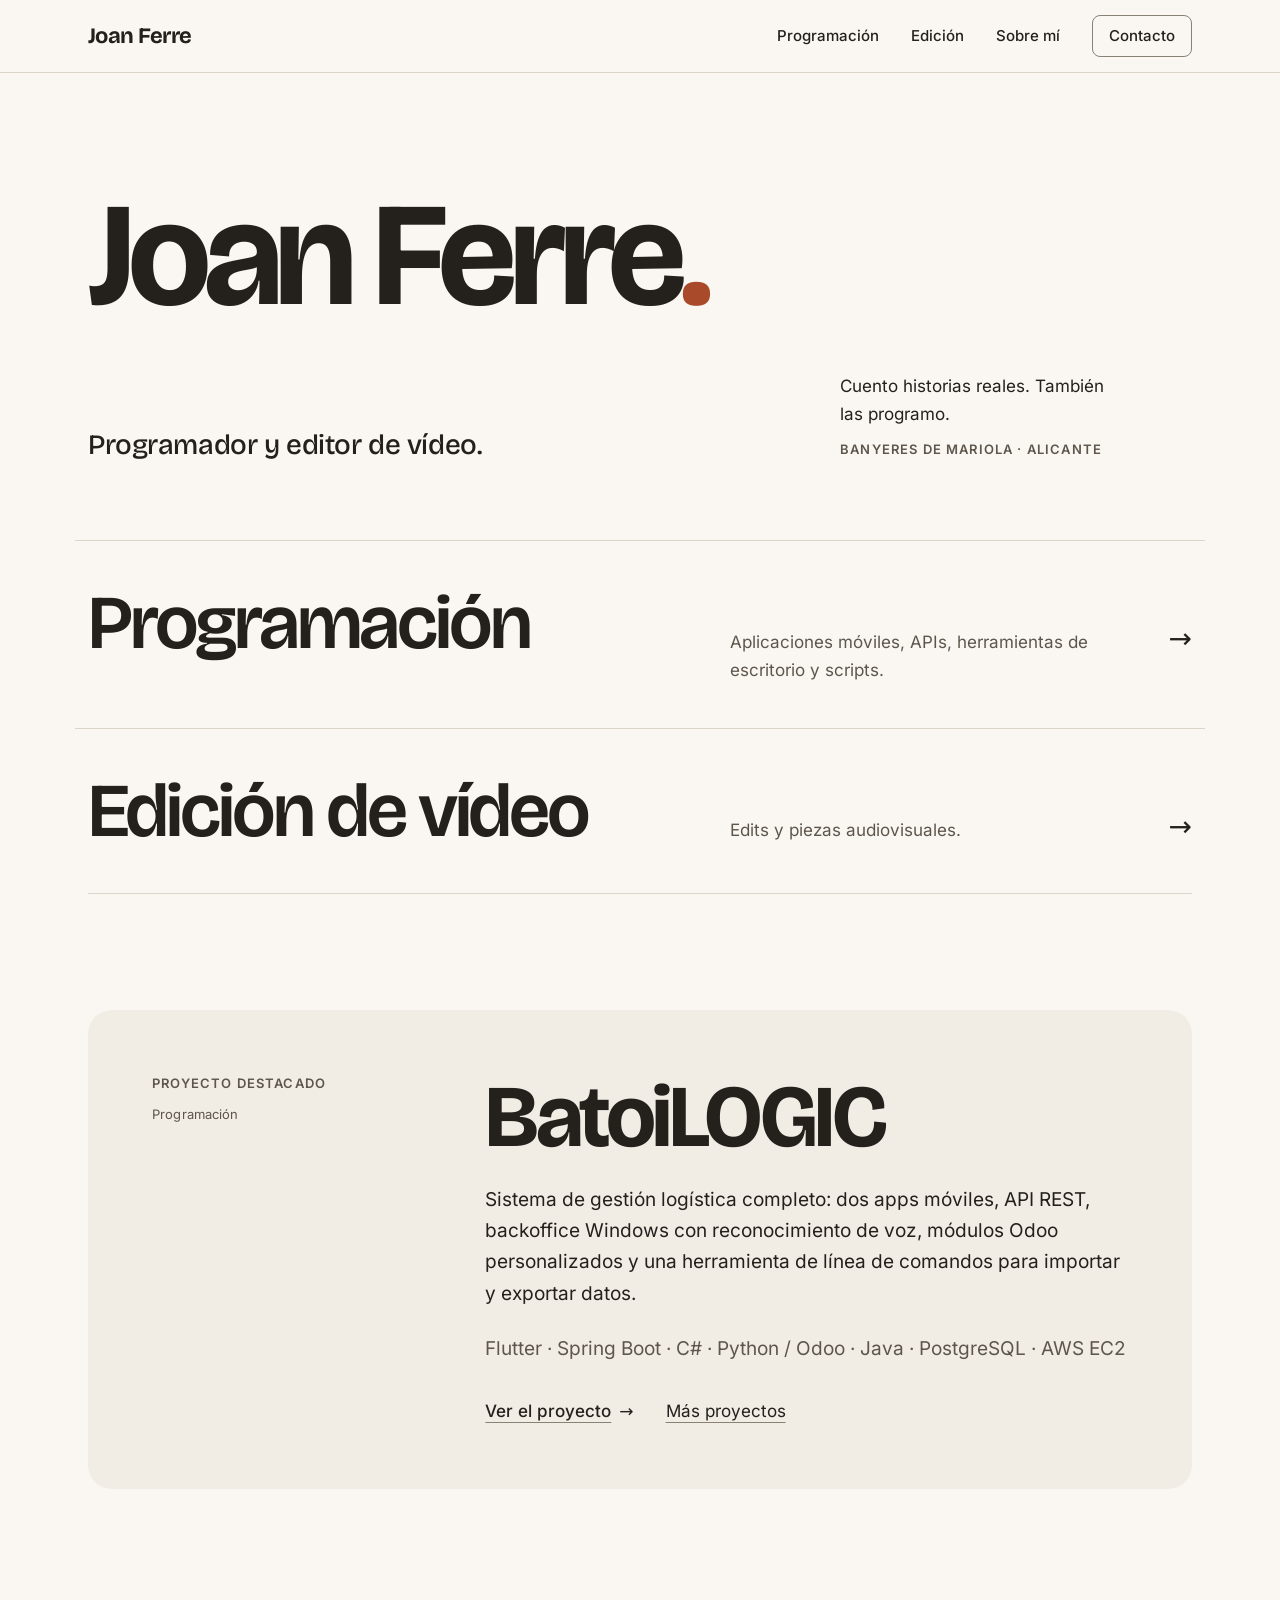
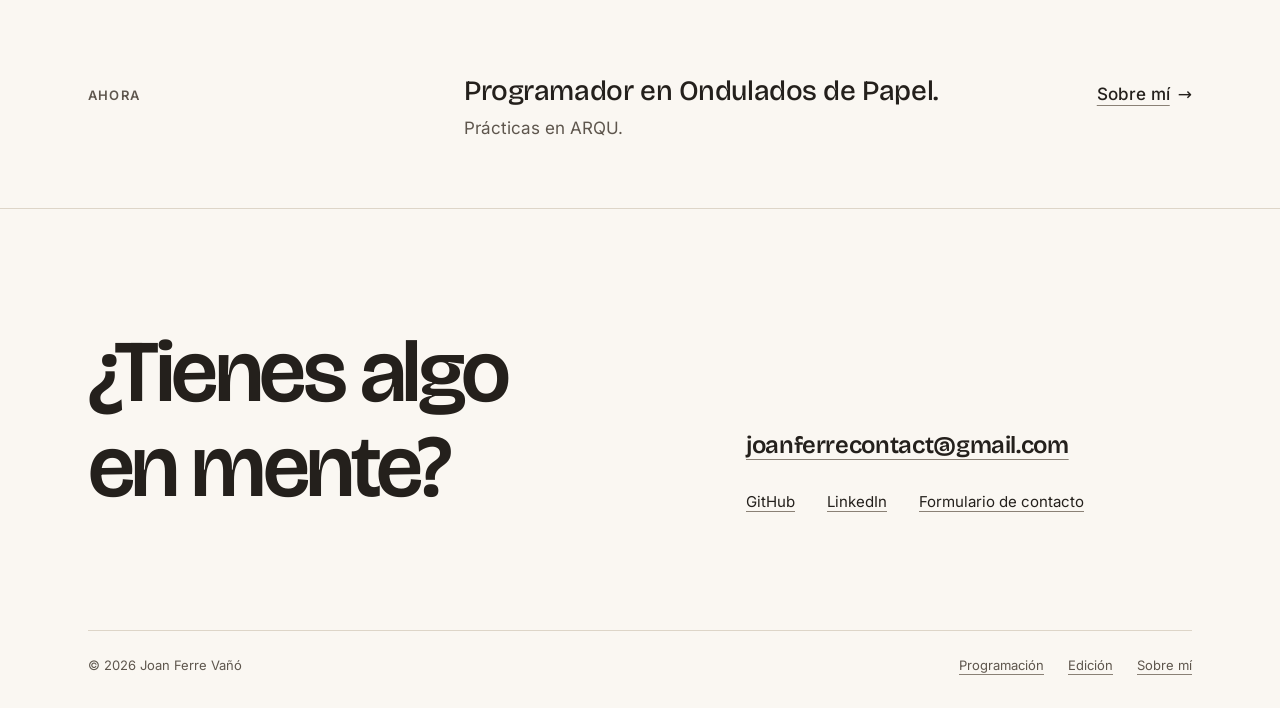
==== index.html @ da7cdb48 "Rediseño del portfolio con estilo Marfil" ====
<!DOCTYPE html>
<html lang="es">

<head>
  <meta charset="UTF-8" />
  <meta name="viewport" content="width=device-width, initial-scale=1" />
  <title>Joan Ferre — Programador y editor de vídeo</title>
  <meta name="description" content="Joan Ferre Vañó. Programador y editor de vídeo. Banyeres de Mariola, Alicante (España)." />
  <meta name="theme-color" content="#FAF7F2" />
  <link rel="icon" type="image/x-icon" href="images/favicon/favicon.ico" />
  <link rel="icon" type="image/png" sizes="32x32" href="images/favicon/favicon-32x32.png" />
  <link rel="icon" type="image/png" sizes="16x16" href="images/favicon/favicon-16x16.png" />
  <link rel="apple-touch-icon" href="images/favicon/apple-touch-icon.png" />
  <link rel="preload" href="fonts/bricolage-latin.woff2" as="font" type="font/woff2" crossorigin />
  <link rel="stylesheet" href="css/marfil.css" />
  <script>
    document.documentElement.classList.add('js');
    setTimeout(function () {
      if (!document.documentElement.getAttribute('data-ready')) document.documentElement.classList.add('reveal-fallback');
    }, 3000);
  </script>
</head>

<body>
  <a class="skip-link" href="#contenido">Saltar al contenido</a>

  <header class="site-header">
    <div class="wrap site-header__inner">
      <a class="wordmark" href="index.html" aria-label="Joan Ferre, inicio">Joan Ferre</a>
      <nav class="nav" aria-label="Principal">
        <a href="dev.html">Programación</a>
        <a href="video.html">Edición</a>
        <a href="about.html">Sobre mí</a>
        <a href="contact.html" class="nav__contact">Contacto</a>
      </nav>
    </div>
  </header>

  <main id="contenido">

    <!-- ── PRESENTACIÓN ─────────────────────────────────────── -->
    <section class="hero">
      <div class="wrap">
        <h1 class="hero__title rise">Joan Ferre<span class="dot">.</span></h1>
        <div class="hero__grid">
          <p class="lead hero__role rise rise--2">Programador y editor de vídeo.</p>
          <div class="hero__aside rise rise--3">
            <p>Cuento historias reales. También las programo.</p>
            <p class="eyebrow">Banyeres de Mariola · Alicante</p>
          </div>
        </div>
      </div>
    </section>

    <!-- ── ACCESO A LAS DOS ÁREAS ───────────────────────────── -->
    <section aria-label="Áreas de trabajo">
      <div class="wrap">
        <div class="areas reveal">
          <a class="area" href="dev.html">
            <span class="area__name">Programación</span>
            <span class="area__desc">Aplicaciones móviles, APIs, herramientas de escritorio y scripts.</span>
            <span class="area__arrow" aria-hidden="true">→</span>
          </a>
          <a class="area" href="video.html">
            <span class="area__name">Edición de vídeo</span>
            <span class="area__desc">Edits y piezas audiovisuales.</span>
            <span class="area__arrow" aria-hidden="true">→</span>
          </a>
        </div>
      </div>
    </section>

    <!-- ── MUESTRA DE TRABAJO ───────────────────────────────────
         Hoy solo hay material incorporado de Programación.
         Cuando exista la primera pieza de Edición, añadir aquí un
         segundo destacado con el componente .piece (ver video.html). -->
    <section class="section">
      <div class="wrap">
        <article class="feature reveal">
          <div class="feature__side">
            <span class="eyebrow">Proyecto destacado</span>
            <span class="meta">Programación</span>
          </div>
          <div class="feature__main">
            <h2>BatoiLOGIC</h2>
            <p>Sistema de gestión logística completo: dos apps móviles, API REST, backoffice Windows con reconocimiento de voz, módulos Odoo personalizados y una herramienta de línea de comandos para importar y exportar datos.</p>
            <p class="feature__stack">Flutter · Spring Boot · C# · Python / Odoo · Java · PostgreSQL · AWS EC2</p>
            <div class="feature__actions">
              <a class="link-arrow" href="batoilogic.html"><span>Ver el proyecto</span><span class="arrow" aria-hidden="true">→</span></a>
              <a class="link" href="dev.html">Más proyectos</a>
            </div>
          </div>
        </article>
      </div>
    </section>

    <!-- ── CONTEXTO PROFESIONAL ─────────────────────────────── -->
    <section class="section--tight" aria-label="Contexto profesional">
      <div class="wrap">
        <div class="context reveal">
          <span class="eyebrow">Ahora</span>
          <p class="context__text">
            <span>Programador en Ondulados de Papel.</span>
            <span class="muted">Prácticas en ARQU.</span>
          </p>
          <a class="link-arrow" href="about.html"><span>Sobre mí</span><span class="arrow" aria-hidden="true">→</span></a>
        </div>
      </div>
    </section>

  </main>

  <footer class="site-footer">
    <div class="wrap">
      <div class="site-footer__top">
        <h2 class="site-footer__title">¿Tienes algo en mente?</h2>
        <div class="site-footer__contact">
          <a class="site-footer__mail" href="mailto:joanferrecontact@gmail.com">joanferrecontact@gmail.com</a>
          <ul class="site-footer__links">
            <li><a class="link" href="https://github.com/joanferrevano" target="_blank" rel="noopener">GitHub</a></li>
            <li><a class="link" href="https://www.linkedin.com/in/joan-ferre-va%C3%B1%C3%B3/" target="_blank" rel="noopener">LinkedIn</a></li>
            <li><a class="link" href="contact.html">Formulario de contacto</a></li>
          </ul>
        </div>
      </div>
      <div class="site-footer__bottom">
        <span>© <span data-year>2026</span> Joan Ferre Vañó</span>
        <nav aria-label="Pie">
          <a class="link" href="dev.html">Programación</a>
          <a class="link" href="video.html">Edición</a>
          <a class="link" href="about.html">Sobre mí</a>
        </nav>
      </div>
    </div>
  </footer>

  <script src="js/marfil.js"></script>
</body>

</html>
---- css/marfil.css ----
/* ══════════════════════════════════════════════════════════════
   marfil.css — Sistema visual «Marfil»
   Todo el diseño parte de los tokens de :root. Para cambiar
   colores, tipografía, espaciado o radios, edita solo esa sección.
   ══════════════════════════════════════════════════════════════ */

/* ── Fuentes (autoalojadas, licencia SIL OFL; ver /fonts) ──── */
@font-face {
  font-family: 'Bricolage Grotesque';
  src: url('../fonts/bricolage-latin-ext.woff2') format('woff2');
  font-weight: 500 800; font-style: normal; font-display: swap;
  unicode-range: U+0100-02BA, U+02BD-02C5, U+02C7-02CC, U+02CE-02D7, U+02DD-02FF, U+0304, U+0308, U+0329, U+1D00-1DBF, U+1E00-1E9F, U+1EF2-1EFF, U+2020, U+20A0-20AB, U+20AD-20C4, U+2113, U+2C60-2C7F, U+A720-A7FF;
}
@font-face {
  font-family: 'Bricolage Grotesque';
  src: url('../fonts/bricolage-latin.woff2') format('woff2');
  font-weight: 500 800; font-style: normal; font-display: swap;
  unicode-range: U+0000-00FF, U+0131, U+0152-0153, U+02BB-02BC, U+02C6, U+02DA, U+02DC, U+0304, U+0308, U+0329, U+2000-206F, U+20AC, U+2122, U+2191, U+2193, U+2212, U+2215, U+FEFF, U+FFFD;
}
@font-face {
  font-family: 'Inter';
  src: url('../fonts/inter-latin-ext.woff2') format('woff2');
  font-weight: 400 600; font-style: normal; font-display: swap;
  unicode-range: U+0100-02BA, U+02BD-02C5, U+02C7-02CC, U+02CE-02D7, U+02DD-02FF, U+0304, U+0308, U+0329, U+1D00-1DBF, U+1E00-1E9F, U+1EF2-1EFF, U+2020, U+20A0-20AB, U+20AD-20C4, U+2113, U+2C60-2C7F, U+A720-A7FF;
}
@font-face {
  font-family: 'Inter';
  src: url('../fonts/inter-latin.woff2') format('woff2');
  font-weight: 400 600; font-style: normal; font-display: swap;
  unicode-range: U+0000-00FF, U+0131, U+0152-0153, U+02BB-02BC, U+02C6, U+02DA, U+02DC, U+0304, U+0308, U+0329, U+2000-206F, U+20AC, U+2122, U+2191, U+2193, U+2212, U+2215, U+FEFF, U+FFFD;
}

/* ── Tokens ──────────────────────────────────────────────────── */
:root {
  /* Color */
  --ivory:        #FAF7F2;  /* fondo general */
  --bone:         #F1ECE4;  /* superficies: proyecto destacado, escenario de vídeo */
  --sand:         #E8E1D6;  /* hover de filas y superficies */
  --line:         #DDD5C8;  /* divisores decorativos */
  --line-strong:  #8A8176;  /* contornos de controles y subrayado de enlaces (≥3:1) */
  --charcoal:     #24201C;  /* texto principal, títulos, botón primario */
  --stone:        #5E564D;  /* texto secundario y metadatos */
  --clay:         #A94A2A;  /* único acento: foco, estado actual, hover de enlaces */
  --clay-deep:    #8C3B1F;  /* acento en hover */
  --error:        #B3261E;
  --ok:           #2F6B3F;

  /* Tipografía */
  --font-display: 'Bricolage Grotesque', 'Segoe UI Variable Display', 'Segoe UI', system-ui, sans-serif;
  --font-text:    'Inter', 'Segoe UI', system-ui, -apple-system, sans-serif;

  --fs-hero:  clamp(3.5rem, 11.5vw, 9.25rem);
  --fs-h1:    clamp(2.75rem, 7vw, 5.5rem);
  --fs-area:  clamp(2.25rem, 6vw, 4.75rem);
  --fs-h2:    clamp(1.75rem, 3.6vw, 2.75rem);
  --fs-h3:    clamp(1.25rem, 2vw, 1.5rem);
  --fs-lead:  clamp(1.25rem, 2.2vw, 1.75rem);
  --fs-body:  1.0625rem;
  --fs-small: 0.9375rem;
  --fs-meta:  0.8125rem;

  /* Espaciado (escala de 4 px) */
  --s-1: 0.25rem; --s-2: 0.5rem;  --s-3: 0.75rem; --s-4: 1rem;
  --s-5: 1.5rem;  --s-6: 2rem;    --s-7: 3rem;    --s-8: 4rem;
  --s-9: 6rem;    --s-10: 8rem;
  --section: clamp(4rem, 9vw, 8rem);   /* separación vertical entre secciones */

  /* Anchos */
  --w-page:   1200px;
  --w-text:   62ch;
  --gutter:   clamp(1.25rem, 4vw, 3rem);

  /* Radios */
  --r-s: 8px; --r-m: 12px; --r-l: 24px;

  /* Movimiento */
  --ease: cubic-bezier(0.22, 0.61, 0.36, 1);
  --dur:  220ms;
}

/* ── Reset y base ────────────────────────────────────────────── */
*, *::before, *::after { box-sizing: border-box; }
* { margin: 0; }
html { -webkit-text-size-adjust: 100%; scroll-padding-top: 5.5rem; }
body {
  background: var(--ivory);
  color: var(--charcoal);
  font-family: var(--font-text);
  font-size: var(--fs-body);
  line-height: 1.65;
  -webkit-font-smoothing: antialiased;
  text-rendering: optimizeLegibility;
  overflow-wrap: break-word;
}
img, svg, video { display: block; max-width: 100%; }
ul, ol { padding: 0; list-style: none; }
a { color: inherit; }
button, input, textarea { font: inherit; color: inherit; }
button { cursor: pointer; }
::selection { background: var(--clay); color: var(--ivory); }

:focus-visible {
  outline: 3px solid var(--clay);
  outline-offset: 3px;
  border-radius: 4px;
}

.wrap { width: 100%; max-width: var(--w-page); margin-inline: auto; padding-inline: var(--gutter); }
.section { padding-block: var(--section); }
.section--tight { padding-block: calc(var(--section) * 0.6); }

.sr-only {
  position: absolute; width: 1px; height: 1px; overflow: hidden;
  clip: rect(0 0 0 0); white-space: nowrap;
}
.skip-link {
  position: absolute; left: var(--s-4); top: -4rem; z-index: 100;
  background: var(--charcoal); color: var(--ivory);
  padding: var(--s-3) var(--s-4); border-radius: var(--r-s); text-decoration: none;
}
.skip-link:focus { top: var(--s-4); }

/* ── Tipografía ──────────────────────────────────────────────── */
h1, h2, h3 {
  font-family: var(--font-display);
  font-optical-sizing: auto;
  color: var(--charcoal);
  text-wrap: balance;
}
h1 { font-size: var(--fs-h1); font-weight: 700; line-height: 0.98; letter-spacing: -0.035em; }
h2 { font-size: var(--fs-h2); font-weight: 600; line-height: 1.08; letter-spacing: -0.025em; }
h3 { font-size: var(--fs-h3); font-weight: 600; line-height: 1.2;  letter-spacing: -0.015em; }
p  { max-width: var(--w-text); text-wrap: pretty; }
.lead { font-family: var(--font-display); font-size: var(--fs-lead); font-weight: 500; line-height: 1.3; letter-spacing: -0.015em; max-width: 34ch; }
.muted { color: var(--stone); }
.eyebrow {
  font-family: var(--font-text); line-height: 1.4;
  font-size: var(--fs-meta); font-weight: 600; letter-spacing: 0.09em;
  text-transform: uppercase; color: var(--stone);
}
.meta { font-size: var(--fs-meta); color: var(--stone); letter-spacing: 0.01em; }
.dot { color: var(--clay); }

/* ── Enlaces y botones ───────────────────────────────────────── */
.link {
  text-decoration: underline; text-decoration-color: var(--line-strong);
  text-decoration-thickness: 1px; text-underline-offset: 0.28em;
  transition: text-decoration-color var(--dur), color var(--dur);
}
.link:hover { color: var(--clay-deep); text-decoration-color: var(--clay); }

.link-arrow {
  display: inline-flex; align-items: center; gap: var(--s-2);
  font-weight: 500; text-decoration: none;
}
.link-arrow span:first-child {
  text-decoration: underline; text-decoration-color: var(--line-strong);
  text-decoration-thickness: 1px; text-underline-offset: 0.28em;
  transition: text-decoration-color var(--dur);
}
.link-arrow:hover span:first-child { text-decoration-color: var(--clay); }
.link-arrow .arrow { transition: transform var(--dur) var(--ease); }
.link-arrow:hover .arrow { transform: translateX(4px); }

.btn {
  display: inline-flex; align-items: center; justify-content: center; gap: var(--s-2);
  min-height: 3rem; padding: 0.75rem 1.5rem;
  background: var(--charcoal); color: var(--ivory);
  border: 1px solid var(--charcoal); border-radius: var(--r-m);
  font-weight: 500; text-decoration: none;
  transition: background-color var(--dur), border-color var(--dur), color var(--dur);
}
.btn:hover { background: var(--clay-deep); border-color: var(--clay-deep); }
.btn[disabled] { opacity: 0.55; cursor: not-allowed; }
.btn--outline { background: transparent; color: var(--charcoal); border-color: var(--line-strong); }
.btn--outline:hover { background: var(--sand); border-color: var(--charcoal); }

/* ── Cabecera ────────────────────────────────────────────────── */
.site-header {
  position: sticky; top: 0; z-index: 50;
  background: var(--ivory);
  border-bottom: 1px solid var(--line);
}
.site-header__inner {
  display: flex; align-items: center; justify-content: space-between;
  gap: var(--s-5); min-height: 4.5rem;
}
.wordmark {
  font-family: var(--font-display); font-weight: 700; font-size: 1.375rem;
  letter-spacing: -0.03em; text-decoration: none;
}
.nav { display: flex; align-items: center; gap: var(--s-6); }
.nav a {
  position: relative; text-decoration: none; font-size: var(--fs-small); font-weight: 500;
  padding-block: var(--s-2);
}
/* indicador de sección actual: línea de acento que crece desde la izquierda */
.nav a:not(.nav__contact)::after {
  content: ''; position: absolute; left: 0; right: 0; bottom: 0; height: 2px;
  background: var(--clay); transform: scaleX(0); transform-origin: left;
  transition: transform var(--dur) var(--ease);
}
.nav a:not(.nav__contact):hover::after,
.nav a[aria-current]:not(.nav__contact)::after { transform: scaleX(1); }
.nav__contact {
  padding: 0.5rem 1rem; border: 1px solid var(--line-strong); border-radius: var(--r-s);
  transition: background-color var(--dur), border-color var(--dur);
}
.nav__contact:hover { background: var(--sand); border-color: var(--charcoal); }
.nav__contact[aria-current] { background: var(--charcoal); color: var(--ivory); border-color: var(--charcoal); }

/* ── Entradas de página ──────────────────────────────────────── */
.hero { padding-top: clamp(3.5rem, 9vw, 7.5rem); padding-bottom: clamp(3rem, 6vw, 5rem); }
.hero__title { font-size: var(--fs-hero); font-weight: 700; line-height: 0.92; letter-spacing: -0.045em; }
.hero__grid {
  display: grid; grid-template-columns: repeat(12, minmax(0, 1fr));
  column-gap: var(--s-5); row-gap: var(--s-5); margin-top: clamp(1.5rem, 4vw, 3rem);
  align-items: end;
}
.hero__role { grid-column: 1 / span 7; }
.hero__aside { grid-column: 9 / span 4; display: grid; gap: var(--s-3); padding-bottom: 0.35rem; }

.page-head { padding-top: clamp(3rem, 8vw, 6.5rem); padding-bottom: clamp(2.5rem, 5vw, 4rem); }
.page-head .eyebrow { display: block; margin-bottom: var(--s-5); }
.page-head h1 { max-width: 14ch; }
.page-head .lead { margin-top: var(--s-6); }

.section-head { display: flex; align-items: baseline; justify-content: space-between; gap: var(--s-5); margin-bottom: var(--s-7); }

/* ── Filas de área (portada y puentes) ───────────────────────── */
.areas { border-bottom: 1px solid var(--line); }
.area {
  display: grid; grid-template-columns: minmax(0, 6fr) minmax(0, 4fr) auto;
  align-items: baseline; gap: var(--s-6);
  padding: clamp(1.75rem, 3.5vw, 2.75rem) clamp(0px, 1vw, 1rem);
  margin-inline: calc(clamp(0px, 1vw, 1rem) * -1);
  border-top: 1px solid var(--line);
  text-decoration: none;
  transition: background-color var(--dur) var(--ease);
}
.area:hover { background-color: var(--bone); }
.area__name {
  font-family: var(--font-display); font-size: var(--fs-area); font-weight: 600;
  line-height: 1; letter-spacing: -0.04em;
}
.area__desc { color: var(--stone); max-width: 34ch; }
.area__arrow { font-size: 1.75rem; line-height: 1; transition: transform var(--dur) var(--ease); }
.area:hover .area__arrow { transform: translateX(8px); }

/* ── Proyecto destacado ──────────────────────────────────────── */
.feature {
  display: grid; grid-template-columns: repeat(12, minmax(0, 1fr)); column-gap: var(--s-5); row-gap: var(--s-6);
  background: var(--bone); border-radius: var(--r-l);
  padding: clamp(1.75rem, 5vw, 4.5rem);
}
.feature__side { grid-column: 1 / span 3; display: grid; align-content: start; gap: var(--s-3); }
.feature__main { grid-column: 5 / span 8; }
.feature__main h2, .feature__main h3 { font-size: clamp(2.25rem, 7vw, 5.5rem); font-weight: 700; letter-spacing: -0.04em; line-height: 0.98; margin-bottom: var(--s-5); overflow-wrap: anywhere; }
.feature__main p { font-size: 1.1875rem; }
.feature__stack { margin-top: var(--s-5); color: var(--stone); font-size: var(--fs-small); }
.feature__actions { margin-top: var(--s-6); display: flex; flex-wrap: wrap; gap: var(--s-3) var(--s-6); align-items: center; }

/* ── Contexto profesional en una línea (portada) ─────────────── */
.context { display: grid; grid-template-columns: repeat(12, minmax(0, 1fr)); column-gap: var(--s-5); row-gap: var(--s-4); align-items: baseline; }
.context .eyebrow { grid-column: 1 / span 3; }
.context__text { grid-column: 5 / span 6; font-family: var(--font-display); font-size: var(--fs-lead); font-weight: 500; line-height: 1.3; letter-spacing: -0.015em; }
.context__text span { display: block; }
.context__text .muted { font-family: var(--font-text); font-size: var(--fs-body); font-weight: 400; letter-spacing: 0; margin-top: var(--s-2); }
.context .link-arrow { grid-column: 11 / span 2; justify-self: end; }

/* ── Filas de datos (proyectos, experiencia, formación) ──────── */
.rows { border-top: 1px solid var(--line); }
.row {
  display: grid; grid-template-columns: minmax(0, 3fr) minmax(0, 5fr) minmax(0, 2.4fr) 6rem;
  column-gap: var(--s-6); row-gap: var(--s-2); align-items: baseline;
  padding-block: var(--s-6); border-bottom: 1px solid var(--line);
}
.row__name { font-family: var(--font-display); font-size: var(--fs-h3); font-weight: 600; letter-spacing: -0.015em; line-height: 1.2; }
.row__desc { color: var(--stone); font-size: var(--fs-small); max-width: 56ch; }
.row__tech { font-size: var(--fs-meta); color: var(--stone); }
.row__link { justify-self: end; font-size: var(--fs-small); font-weight: 500; white-space: nowrap; }
.row--3 { grid-template-columns: minmax(0, 3fr) minmax(0, 5fr) minmax(0, 4.4fr); }
.row--3 .row__desc { font-size: var(--fs-body); color: var(--charcoal); }
.row--3 .row__wide { grid-column: 2 / -1; }
.row--3 .row__tech { grid-column: 1 / -1; }
.rows .row h3, .rows .row h4 { margin: 0; }

.group { margin-top: var(--s-8); }
.group:first-child { margin-top: 0; }
.group > h3 { margin-bottom: var(--s-5); }

/* ── Stack ───────────────────────────────────────────────────── */
.stack { display: grid; grid-template-columns: repeat(3, minmax(0, 1fr)); gap: var(--s-6) var(--s-7); }
.stack dt { margin-bottom: var(--s-3); }
.stack dd ul { display: grid; gap: var(--s-2); }
.stack li { padding-bottom: var(--s-2); border-bottom: 1px solid var(--line); }

/* ── Dos columnas con etiqueta (Sobre mí) ────────────────────── */
.split { display: grid; grid-template-columns: repeat(12, minmax(0, 1fr)); column-gap: var(--s-5); row-gap: var(--s-5); }
.split > .eyebrow { grid-column: 1 / span 3; padding-top: 0.5rem; }
.split > .split__body { grid-column: 5 / span 8; }
.quote {
  font-family: var(--font-display); font-size: var(--fs-h2); font-weight: 500;
  line-height: 1.15; letter-spacing: -0.025em; max-width: 24ch;
}

/* ── Pie y bloque de contacto ────────────────────────────────── */
.site-footer { border-top: 1px solid var(--line); padding-top: var(--section); padding-bottom: var(--s-6); background: var(--ivory); }
.site-footer__top { display: grid; grid-template-columns: repeat(12, minmax(0, 1fr)); column-gap: var(--s-5); row-gap: var(--s-6); }
.site-footer__title { grid-column: 1 / span 6; font-size: var(--fs-h1); letter-spacing: -0.04em; }
.site-footer__contact { grid-column: 8 / span 5; align-self: end; display: grid; gap: var(--s-5); }
.site-footer__mail {
  font-family: var(--font-display); font-size: clamp(1.125rem, 5.2vw, 1.5rem); font-weight: 600; letter-spacing: -0.015em;
  text-decoration: underline; text-decoration-color: var(--line-strong); text-underline-offset: 0.25em; text-decoration-thickness: 1px;
  overflow-wrap: anywhere; transition: text-decoration-color var(--dur), color var(--dur);
}
.site-footer__mail:hover { color: var(--clay-deep); text-decoration-color: var(--clay); }
.site-footer__links { display: flex; flex-wrap: wrap; gap: var(--s-3) var(--s-6); font-size: var(--fs-small); }
.site-footer__bottom {
  display: flex; flex-wrap: wrap; justify-content: space-between; gap: var(--s-3) var(--s-6);
  margin-top: var(--section); padding-top: var(--s-5); border-top: 1px solid var(--line);
  font-size: var(--fs-meta); color: var(--stone);
}
.site-footer__bottom nav { display: flex; flex-wrap: wrap; gap: var(--s-2) var(--s-5); }

/* ── Formulario de contacto ──────────────────────────────────── */
.contact-grid { display: grid; grid-template-columns: repeat(12, minmax(0, 1fr)); column-gap: var(--s-5); row-gap: var(--s-8); }
.contact-grid__info { grid-column: 1 / span 5; display: grid; gap: var(--s-7); align-content: start; }
.contact-grid__form { grid-column: 7 / span 6; }
.contact-mail { font-family: var(--font-display); font-size: clamp(1.125rem, 5.6vw, 2.5rem); font-weight: 600; letter-spacing: -0.03em; line-height: 1.15; overflow-wrap: break-word; }
.link-list { display: grid; gap: var(--s-2); }
.link-list--inline { display: flex; flex-wrap: wrap; gap: var(--s-2) var(--s-5); }

.form { display: grid; gap: var(--s-5); }
.form__row { display: grid; grid-template-columns: repeat(2, minmax(0, 1fr)); gap: var(--s-5); }
.form__group { display: grid; gap: var(--s-2); }
.form__label { font-size: var(--fs-small); font-weight: 500; }
.form__input {
  width: 100%; padding: 0.875rem 1rem;
  background: var(--ivory); border: 1px solid var(--line-strong); border-radius: var(--r-m);
  transition: border-color var(--dur), background-color var(--dur);
}
.form__input::placeholder { color: var(--stone); opacity: 0.8; }
.form__input:hover { border-color: var(--charcoal); }
.form__input:focus-visible { border-color: var(--charcoal); outline: 3px solid var(--clay); outline-offset: 2px; }
.form__textarea { min-height: 9rem; resize: vertical; }
.form__aviso { min-height: 1.5em; font-size: var(--fs-small); }
.form__aviso.is-error { color: var(--error); }
.form__aviso.is-warn  { color: var(--clay-deep); }
.form__aviso.is-ok    { color: var(--ok); }
.form__trap { position: absolute; left: -9999px; width: 1px; height: 1px; overflow: hidden; opacity: 0; pointer-events: none; }

/* ── Ficha de proyecto (BatoiLOGIC) ──────────────────────────── */
.facts { display: grid; grid-template-columns: repeat(3, minmax(0, 1fr)); gap: var(--s-6) var(--s-7); }
.facts dt { margin-bottom: var(--s-2); }
.facts dd { font-family: var(--font-display); font-size: var(--fs-h3); font-weight: 600; letter-spacing: -0.015em; line-height: 1.25; }
.facts dd small { display: block; margin-top: var(--s-1); font-family: var(--font-text); font-size: var(--fs-small); font-weight: 400; color: var(--stone); letter-spacing: 0; }

/* ── Piezas de vídeo (componente reutilizable) ───────────────────
   Una pieza = un <article class="piece"> con escenario + texto.
   Formato: .piece--h (horizontal, por defecto) · .piece--v (vertical).
   Otro formato: añade style="--ratio: 4 / 5" en .piece__stage.
   El vídeo nunca se recorta: el escenario adopta su proporción. */
.pieces { display: grid; gap: clamp(4rem, 9vw, 8rem); }
.piece { display: grid; gap: var(--s-6); }
.piece__stage {
  --ratio: 16 / 9;
  position: relative; width: 100%; aspect-ratio: var(--ratio);
  background: var(--bone); border-radius: var(--r-l); overflow: hidden;
}
.piece__body { display: grid; gap: var(--s-4); align-content: start; }
.piece__title { font-size: var(--fs-h2); }
.piece__facts { display: grid; gap: var(--s-4); margin-top: var(--s-3); }
.piece__facts dt { margin-bottom: var(--s-1); }
.piece--h .piece__body { grid-template-columns: repeat(12, minmax(0, 1fr)); column-gap: var(--s-5); row-gap: var(--s-4); }
.piece--h .piece__head { grid-column: 1 / span 5; display: grid; gap: var(--s-3); align-content: start; }
.piece--h .piece__facts { grid-column: 7 / span 6; margin-top: 0; }
.piece--v { grid-template-columns: minmax(0, 24rem) minmax(0, 1fr); column-gap: var(--s-8); align-items: start; }
.piece--v .piece__stage { --ratio: 9 / 16; }
.piece--v .piece__body { padding-top: var(--s-3); }

.video-facade {
  position: absolute; inset: 0; width: 100%; height: 100%;
  display: grid; place-items: center; padding: 0; border: 0; background: transparent;
  color: var(--ivory); text-decoration: none;
}
.video-facade img { position: absolute; inset: 0; width: 100%; height: 100%; object-fit: contain; }
.video-facade__play {
  position: relative; display: grid; place-items: center;
  width: 4.5rem; height: 4.5rem; border-radius: 50%;
  background: var(--charcoal); color: var(--ivory);
  transition: transform var(--dur) var(--ease), background-color var(--dur);
}
.video-facade:hover .video-facade__play { transform: scale(1.06); background: var(--clay-deep); }
.video-facade:focus-visible { outline-offset: -6px; border-radius: var(--r-l); }
.video-facade__label {
  position: absolute; left: var(--s-5); bottom: var(--s-4);
  font-size: var(--fs-meta); font-weight: 500; color: var(--charcoal);
  background: var(--ivory); padding: 0.25rem 0.625rem; border-radius: var(--r-s);
}
.piece__stage iframe { position: absolute; inset: 0; width: 100%; height: 100%; border: 0; }

/* Muestra de desarrollo (solo en preview-dev/, no publicable) */
.dev-banner { background: var(--charcoal); color: var(--ivory); font-size: var(--fs-meta); padding: var(--s-3) var(--gutter); text-align: center; }
.sample-box { position: absolute; inset: 0; display: grid; place-items: center; color: var(--stone); font-size: var(--fs-small); text-align: center; padding: var(--s-4); }

/* ── Animación de entrada ────────────────────────────────────── */
@keyframes rise { from { opacity: 0; transform: translateY(14px); } to { opacity: 1; transform: none; } }
.rise { animation: rise 700ms var(--ease) both; }
.rise--2 { animation-delay: 90ms; }
.rise--3 { animation-delay: 180ms; }

/* Revelado al hacer scroll: solo si hay JS; sin JS todo es visible */
.js .reveal { opacity: 0; transform: translateY(14px); transition: opacity 600ms var(--ease), transform 600ms var(--ease); }
.js .reveal.is-in { opacity: 1; transform: none; }
.reveal-fallback .reveal { opacity: 1 !important; transform: none !important; }

/* ── Responsive ──────────────────────────────────────────────── */
@media (max-width: 960px) {
  /* Las rejillas de 12 columnas pasan a una sola: así no dependen de la suma de huecos */
  .hero__grid, .feature, .context, .split, .site-footer__top, .contact-grid,
  .piece--h .piece__body { grid-template-columns: minmax(0, 1fr); }
  .hero__role { grid-column: 1 / -1; }
  .hero__aside { grid-column: 1 / -1; }
  .area { grid-template-columns: minmax(0, 1fr) auto; row-gap: var(--s-3); }
  .area__desc { grid-column: 1 / 2; grid-row: 2; }
  .area__arrow { grid-column: 2; grid-row: 1; }
  .feature__side, .feature__main, .split > .eyebrow, .split > .split__body,
  .context .eyebrow, .context__text, .context .link-arrow,
  .site-footer__title, .site-footer__contact,
  .contact-grid__info, .contact-grid__form { grid-column: 1 / -1; }
  .context .link-arrow { justify-self: start; }
  .row { grid-template-columns: minmax(0, 1fr) auto; }
  .row__desc, .row__tech { grid-column: 1 / -1; }
  .row__link { grid-column: 2; grid-row: 1; }
  .row--3 { grid-template-columns: minmax(0, 1fr); }
  .row--3 .row__wide { grid-column: 1 / -1; }
  .stack, .facts { grid-template-columns: 1fr 1fr; }
  .piece--v { grid-template-columns: minmax(0, 20rem) minmax(0, 1fr); column-gap: var(--s-6); }
  .piece--h .piece__head, .piece--h .piece__facts { grid-column: 1 / -1; }
}

@media (max-width: 640px) {
  /* Cabecera en dos líneas, sin menú desplegable ni JS: la navegación siempre está a la vista */
  .site-header { position: static; }
  .site-header__inner { flex-direction: column; align-items: flex-start; gap: var(--s-2); padding-block: var(--s-4) var(--s-3); }
  .nav { flex-wrap: wrap; gap: var(--s-1) var(--s-4); width: 100%; }
  .nav a { padding-block: var(--s-3); font-size: 0.875rem; }
  .nav__contact { padding: 0.5rem 0.75rem; }
  html { scroll-padding-top: 1rem; }
  .form__row { grid-template-columns: 1fr; }
  .stack, .facts { grid-template-columns: 1fr; }
  .piece--v { grid-template-columns: 1fr; }
  .piece--v .piece__stage { width: min(100%, 22rem); }
  .section-head { flex-direction: column; align-items: flex-start; gap: var(--s-2); }
  .feature { border-radius: var(--r-m); }
}

/* ── Movimiento reducido ─────────────────────────────────────── */
@media (prefers-reduced-motion: reduce) {
  *, *::before, *::after {
    animation-duration: 0.001ms !important; animation-delay: 0ms !important;
    transition-duration: 0.001ms !important; scroll-behavior: auto !important;
  }
  .js .reveal { opacity: 1; transform: none; }
}
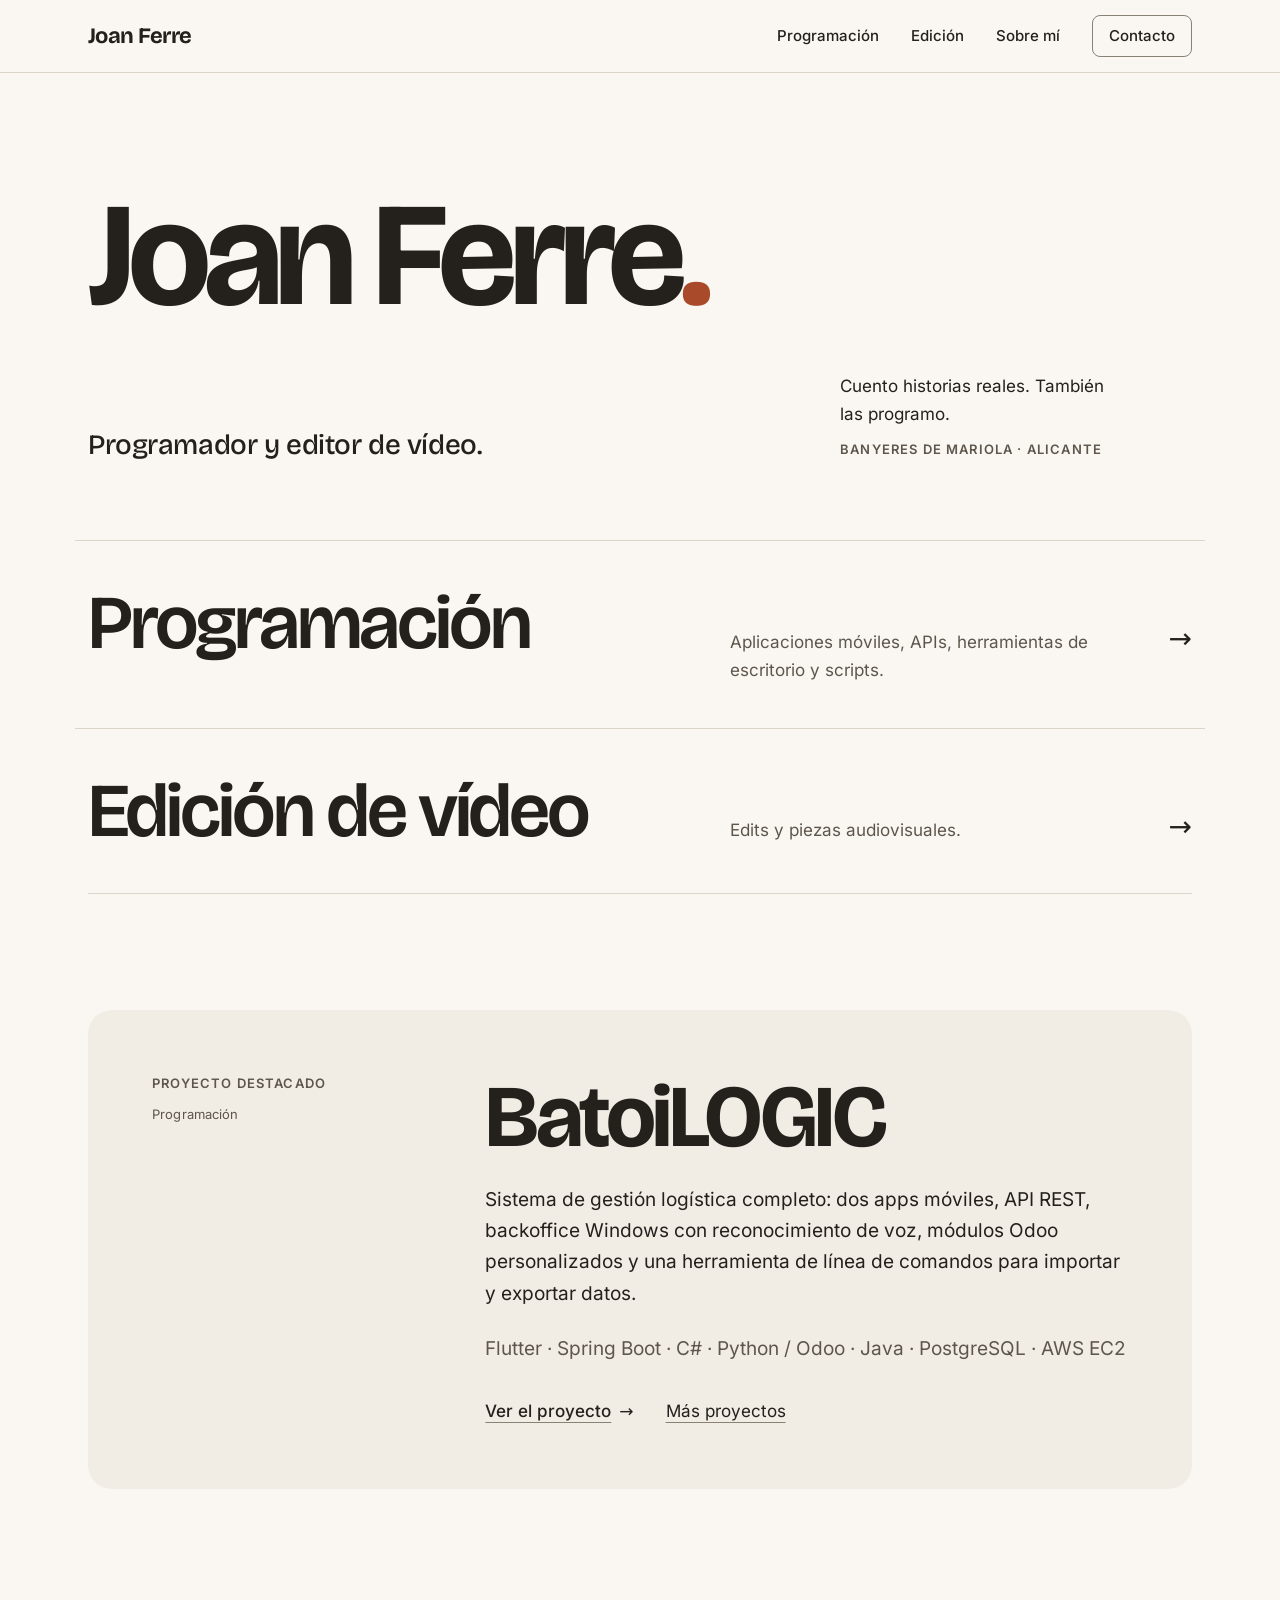
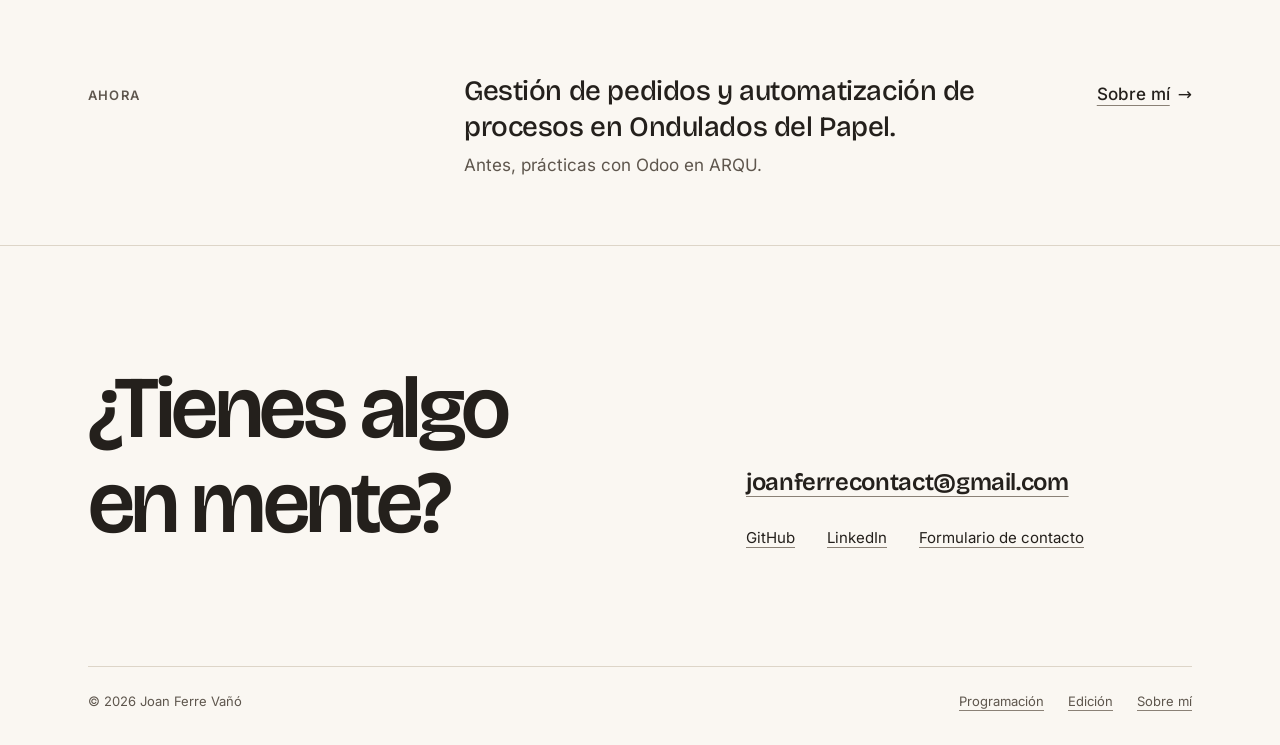
==== commit a286ac92: "Ultimo retoque final" ====
--- a/index.html
+++ b/index.html
@@ -100,8 +100,8 @@
         <div class="context reveal">
           <span class="eyebrow">Ahora</span>
           <p class="context__text">
-            <span>Programador en Ondulados de Papel.</span>
-            <span class="muted">Prácticas en ARQU.</span>
+            <span>Gestión de pedidos y automatización de procesos en Ondulados del Papel.</span>
+            <span class="muted">Antes, prácticas con Odoo en ARQU.</span>
           </p>
           <a class="link-arrow" href="about.html"><span>Sobre mí</span><span class="arrow" aria-hidden="true">→</span></a>
         </div>
--- a/css/marfil.css
+++ b/css/marfil.css
@@ -282,6 +282,15 @@
 .row--3 { grid-template-columns: minmax(0, 3fr) minmax(0, 5fr) minmax(0, 4.4fr); }
 .row--3 .row__desc { font-size: var(--fs-body); color: var(--charcoal); }
 .row--3 .row__wide { grid-column: 2 / -1; }
+.row__wide > * + * { margin-top: var(--s-3); }
+.row__facts { display: grid; gap: var(--s-1); font-size: var(--fs-small); color: var(--stone); }
+.row__list { display: grid; gap: var(--s-2); font-size: var(--fs-small); }
+.row__list li { position: relative; padding-left: 1.125rem; }
+.row__list li::before { content: ''; position: absolute; left: 0; top: 0.7em; width: 0.5rem; height: 1px; background: var(--line-strong); }
+/* Entrada de menor peso visual (formación previa) */
+.row--minor { padding-block: var(--s-5); }
+.row--minor .row__name { font-size: var(--fs-body); font-weight: 500; font-family: var(--font-text); letter-spacing: 0; }
+.row--minor .row__desc { font-size: var(--fs-small); color: var(--stone); }
 .row--3 .row__tech { grid-column: 1 / -1; }
 .rows .row h3, .rows .row h4 { margin: 0; }
 
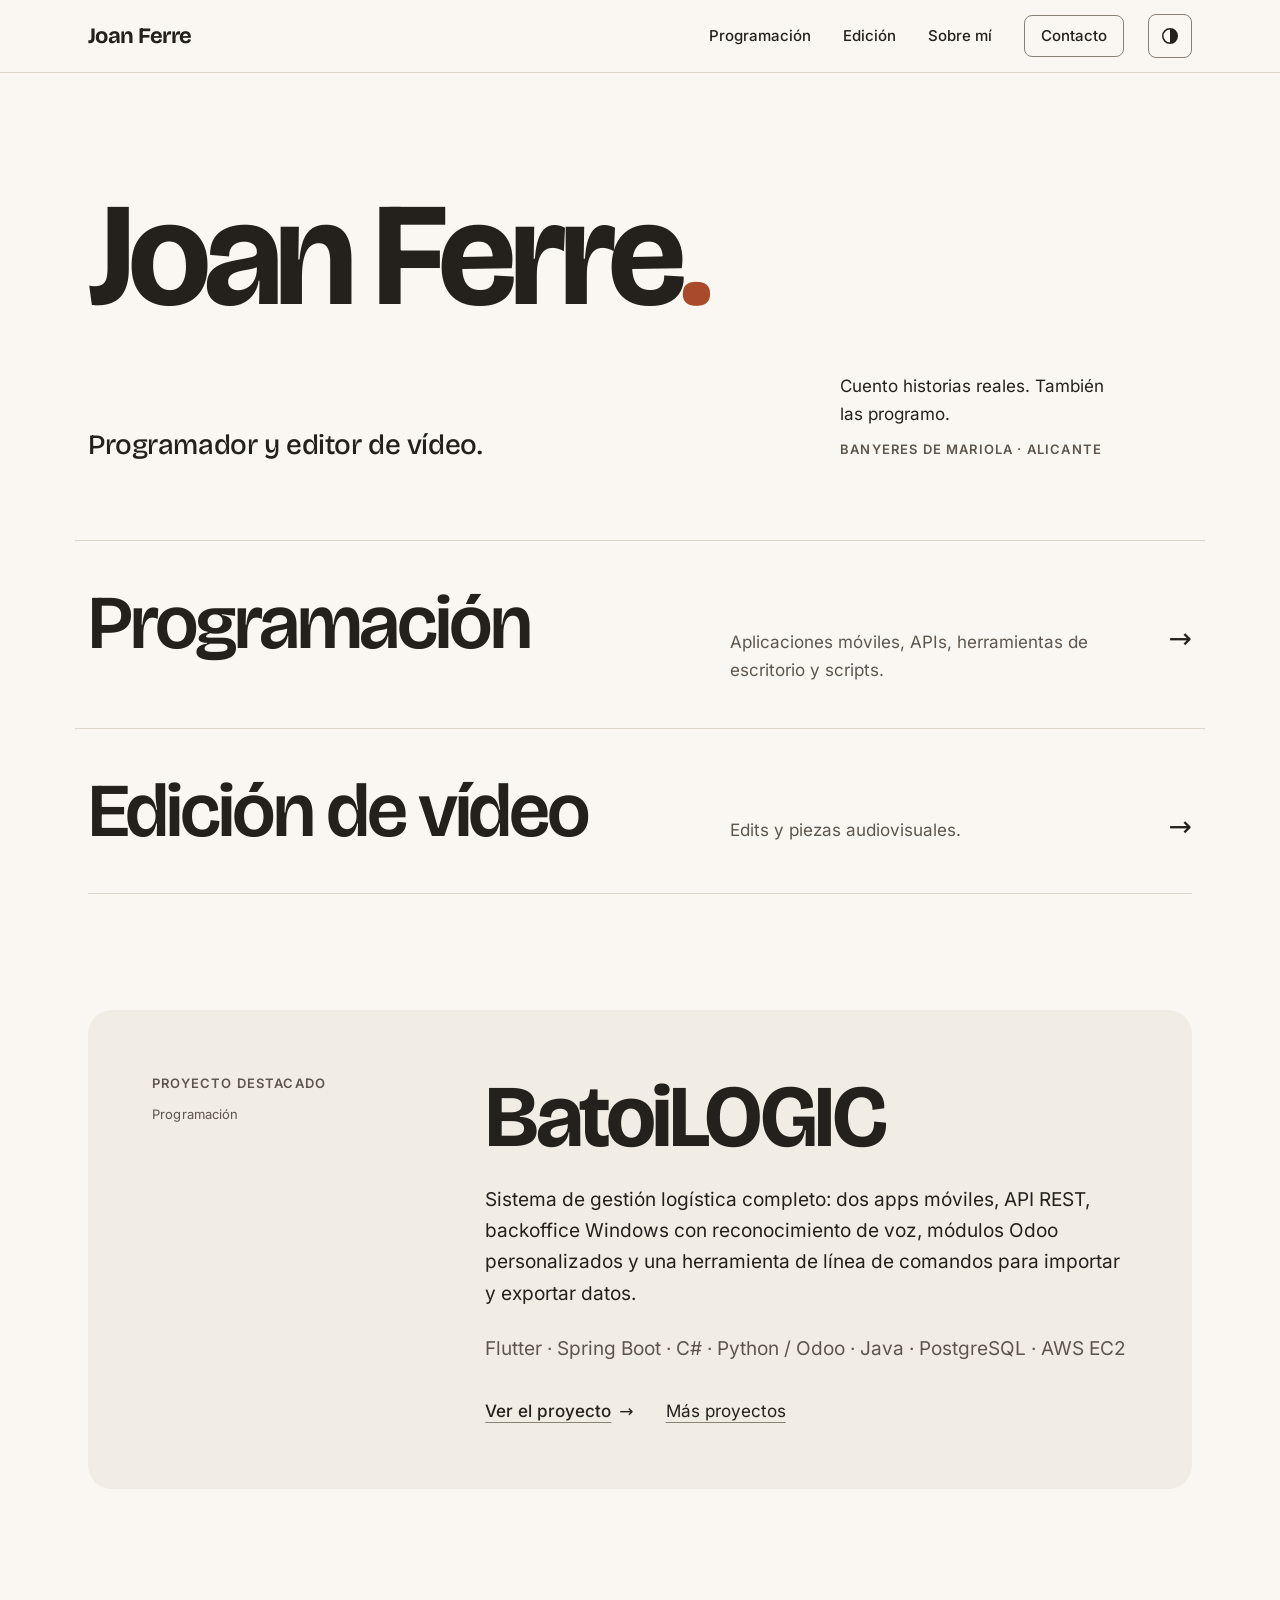
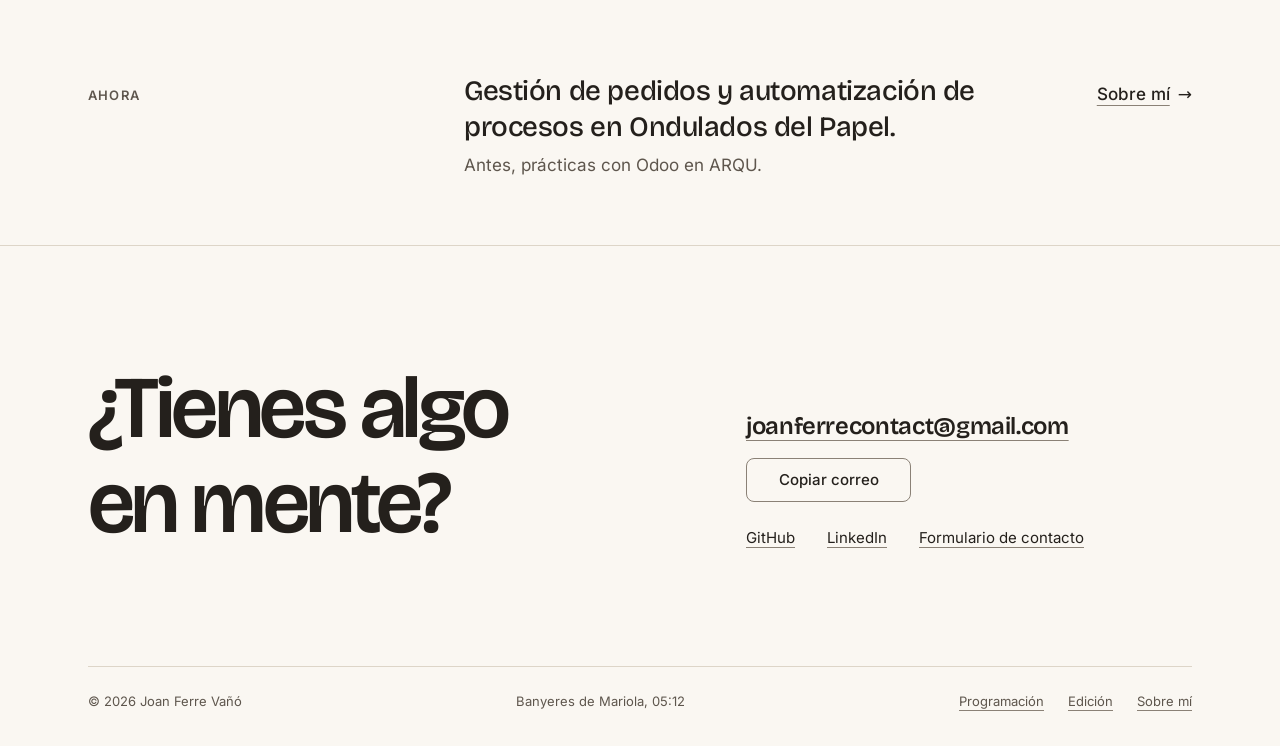
==== commit 8527a762: "feat: modo oscuro, copiar correo y hora local (fase 1)" ====
--- a/index.html
+++ b/index.html
@@ -15,6 +15,7 @@
   <link rel="stylesheet" href="css/marfil.css" />
   <script>
     document.documentElement.classList.add('js');
+    try { var t = localStorage.getItem('jfv_theme'); if (t === 'light' || t === 'dark') document.documentElement.setAttribute('data-theme', t); } catch (e) {}
     setTimeout(function () {
       if (!document.documentElement.getAttribute('data-ready')) document.documentElement.classList.add('reveal-fallback');
     }, 3000);
--- a/css/marfil.css
+++ b/css/marfil.css
@@ -76,6 +76,34 @@
   /* Movimiento */
   --ease: cubic-bezier(0.22, 0.61, 0.36, 1);
   --dur:  220ms;
+}
+
+/* ── Tema oscuro («Marfil de noche») ─────────────────────────────
+   Mismos tokens con otros valores. El bloque está repetido a propósito:
+   el primero sigue al sistema (funciona sin JS) y el segundo es la
+   elección manual. Si cambias un valor, cámbialo en los dos.
+   Solo en pantalla: al imprimir se usa siempre el tema claro. */
+:root { color-scheme: light; }
+
+@media screen and (prefers-color-scheme: dark) {
+  :root:not([data-theme="light"]) {
+    color-scheme: dark;
+    --ivory: #1A1714; --bone: #231F1B; --sand: #2E2924;
+    --line: #3A342E;  --line-strong: #7D746A;
+    --charcoal: #F1ECE4; --stone: #B8AFA3;
+    --clay: #E08A66; --clay-deep: #EDA27F;
+    --error: #F2968F; --ok: #8FC9A0;
+  }
+}
+@media screen {
+  :root[data-theme="dark"] {
+    color-scheme: dark;
+    --ivory: #1A1714; --bone: #231F1B; --sand: #2E2924;
+    --line: #3A342E;  --line-strong: #7D746A;
+    --charcoal: #F1ECE4; --stone: #B8AFA3;
+    --clay: #E08A66; --clay-deep: #EDA27F;
+    --error: #F2968F; --ok: #8FC9A0;
+  }
 }
 
 /* ── Reset y base ────────────────────────────────────────────── */
@@ -423,6 +451,47 @@
 .js .reveal { opacity: 0; transform: translateY(14px); transition: opacity 600ms var(--ease), transform 600ms var(--ease); }
 .js .reveal.is-in { opacity: 1; transform: none; }
 .reveal-fallback .reveal { opacity: 1 !important; transform: none !important; }
+
+/* ── Cambio de tema ──────────────────────────────────────────── */
+/* El botón lo inserta marfil.js: sin JS no aparece. */
+.site-header__inner { position: relative; }
+.nav { margin-left: auto; }
+.theme-toggle {
+  display: grid; place-items: center; flex: none;
+  width: 2.75rem; height: 2.75rem; padding: 0;
+  background: transparent; border: 1px solid var(--line-strong); border-radius: var(--r-s);
+}
+.theme-toggle svg { transition: transform var(--dur) var(--ease); }
+.theme-toggle[aria-pressed="true"] svg { transform: rotate(180deg); }
+/* fundido entre temas (View Transitions) */
+::view-transition-old(root), ::view-transition-new(root) { animation-duration: 320ms; }
+/* durante el cambio, que ningún color se anime por su cuenta */
+.theme-switching *, .theme-switching *::before, .theme-switching *::after { transition: none !important; }
+
+/* ── Copiar correo ───────────────────────────────────────────── */
+.mail-copy { display: flex; flex-direction: column; align-items: flex-start; gap: var(--s-3); }
+.copy-btn {
+  display: inline-grid; align-items: center; justify-items: center;
+  min-height: 2.75rem; padding: 0.5rem 1rem;
+  background: transparent; border: 1px solid var(--line-strong); border-radius: var(--r-s);
+  font-size: var(--fs-small); font-weight: 500;
+  transition: background-color var(--dur), border-color var(--dur);
+}
+/* los tres textos ocupan la misma celda: el botón no cambia de tamaño */
+.copy-btn__state {
+  grid-area: 1 / 1; display: inline-flex; align-items: center; gap: var(--s-2);
+  visibility: hidden; opacity: 0; transform: translateY(6px);
+  transition: opacity var(--dur) var(--ease), transform var(--dur) var(--ease), visibility var(--dur);
+}
+.copy-btn[data-state="idle"] .copy-btn__state--idle,
+.copy-btn[data-state="ok"] .copy-btn__state--ok,
+.copy-btn[data-state="error"] .copy-btn__state--error { visibility: visible; opacity: 1; transform: none; }
+.copy-btn[data-state="ok"] { border-color: var(--ok); color: var(--ok); }
+.copy-btn[data-state="error"] { border-color: var(--error); color: var(--error); }
+
+@media (hover: hover) and (pointer: fine) {
+  .theme-toggle:hover, .copy-btn:hover { background: var(--sand); }
+}
 
 /* ── Responsive ──────────────────────────────────────────────── */
 @media (max-width: 960px) {
@@ -453,7 +522,8 @@
   /* Cabecera en dos líneas, sin menú desplegable ni JS: la navegación siempre está a la vista */
   .site-header { position: static; }
   .site-header__inner { flex-direction: column; align-items: flex-start; gap: var(--s-2); padding-block: var(--s-4) var(--s-3); }
-  .nav { flex-wrap: wrap; gap: var(--s-1) var(--s-4); width: 100%; }
+  .nav { flex-wrap: wrap; gap: var(--s-1) var(--s-4); width: 100%; margin-left: 0; }
+  .theme-toggle { position: absolute; top: var(--s-3); right: var(--gutter); }
   .nav a { padding-block: var(--s-3); font-size: 0.875rem; }
   .nav__contact { padding: 0.5rem 0.75rem; }
   html { scroll-padding-top: 1rem; }
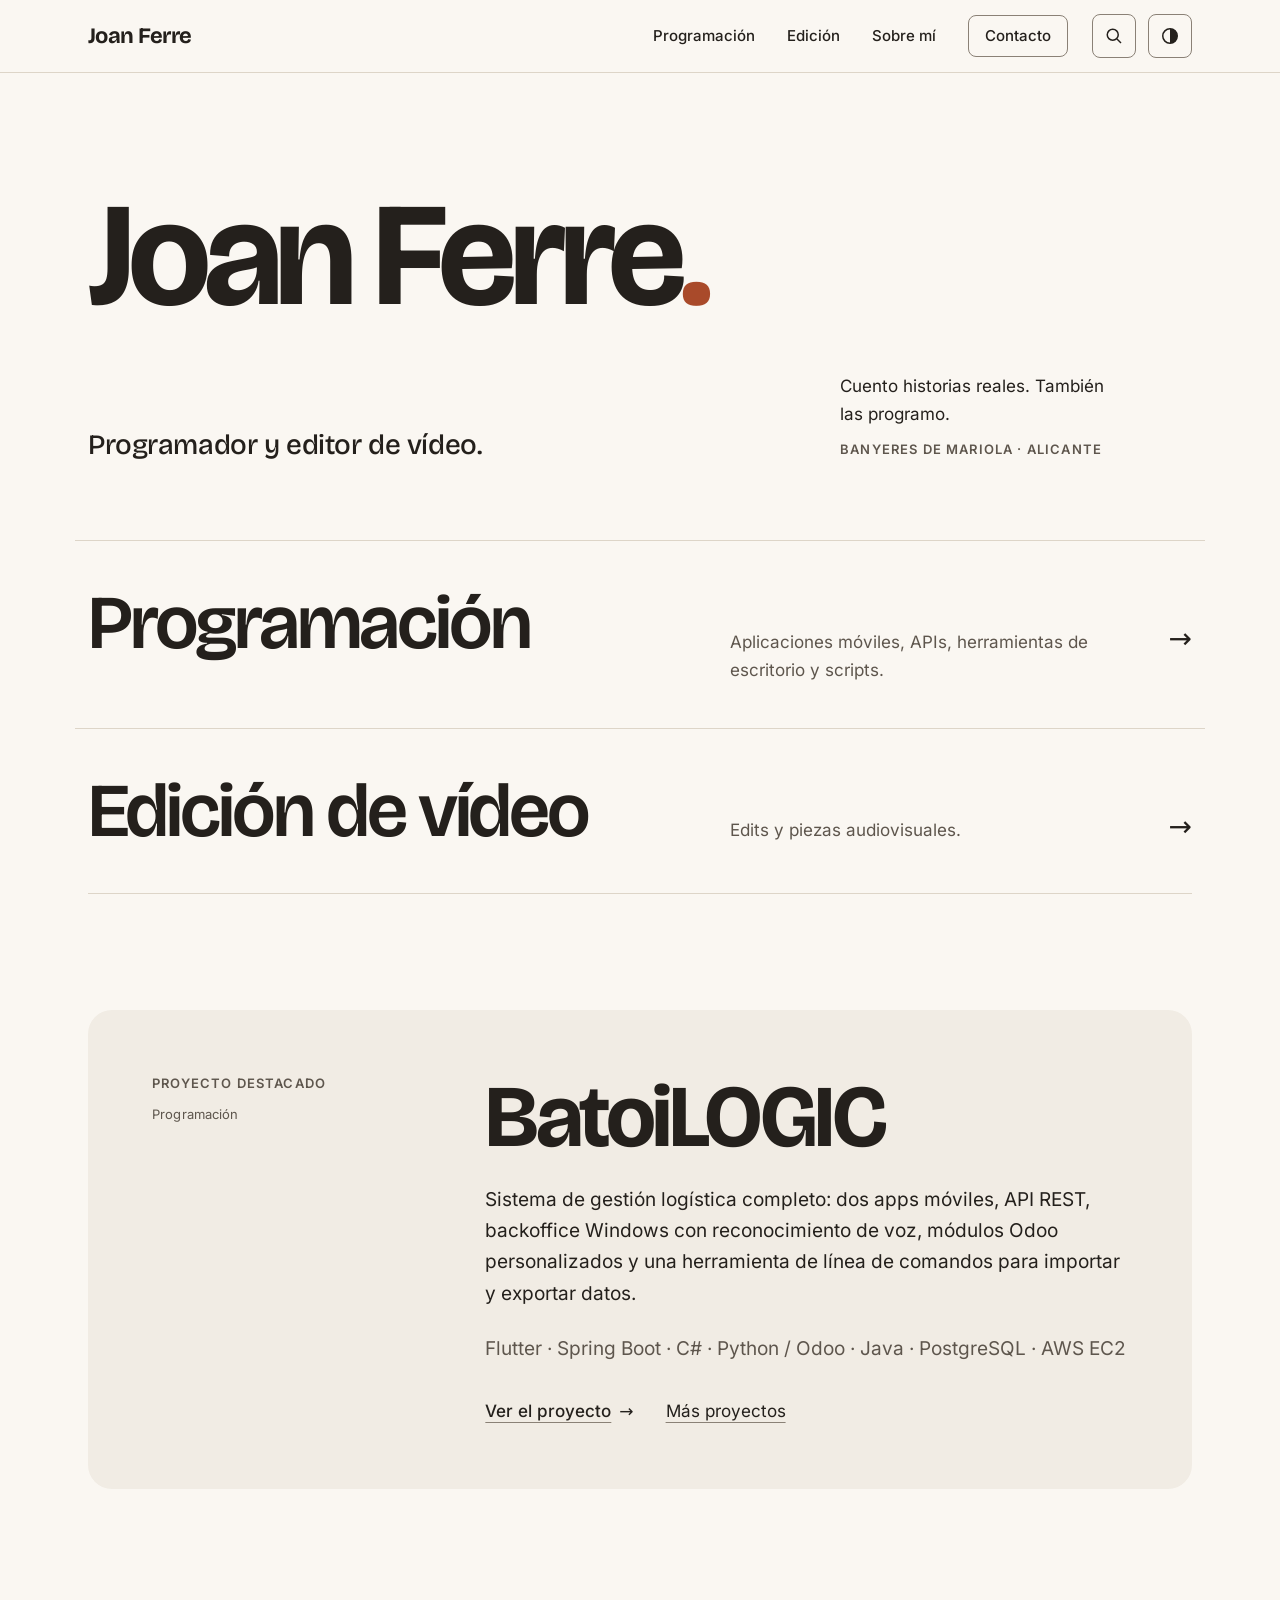
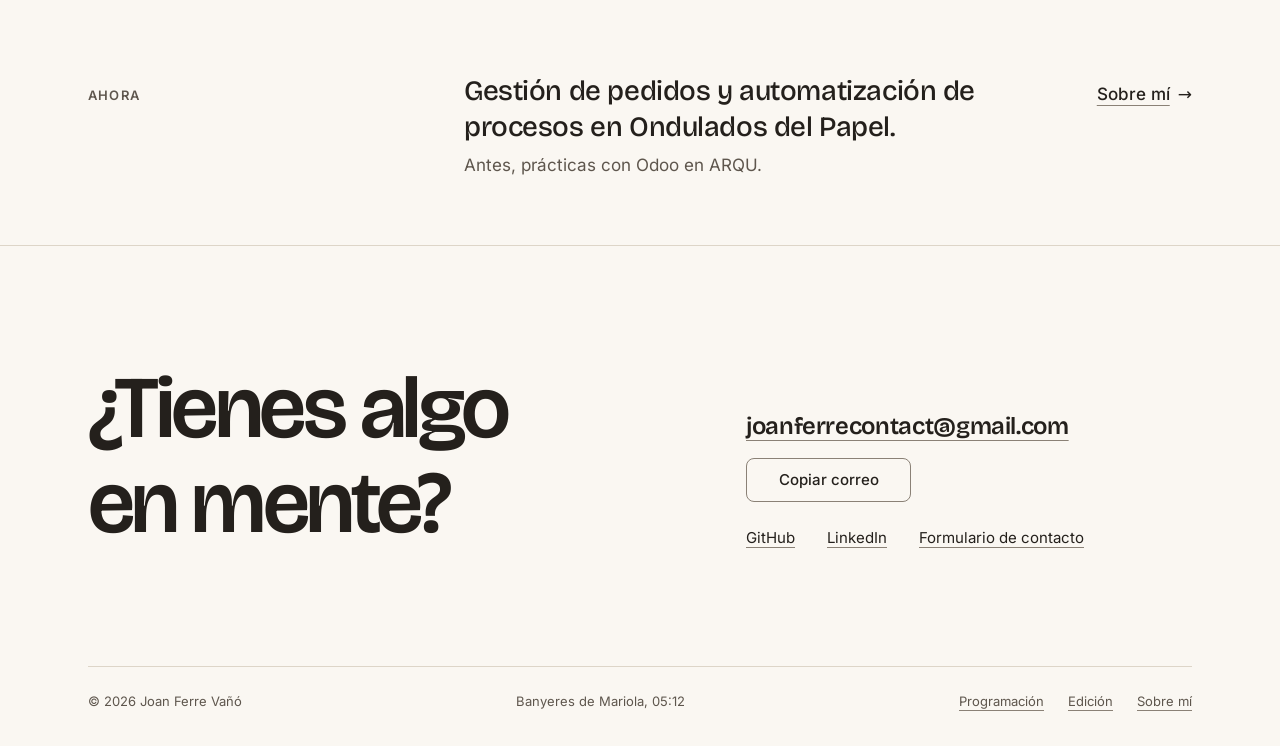
==== commit 9ae1914e: "feat: SEO, Open Graph y sitemap (fase 1)" ====
--- a/index.html
+++ b/index.html
@@ -6,6 +6,31 @@
   <meta name="viewport" content="width=device-width, initial-scale=1" />
   <title>Joan Ferre — Programador y editor de vídeo</title>
   <meta name="description" content="Joan Ferre Vañó. Programador y editor de vídeo. Banyeres de Mariola, Alicante (España)." />
+  <link rel="canonical" href="https://joanferrevano.github.io/joanferre/" />
+  <meta property="og:type" content="website" />
+  <meta property="og:locale" content="es_ES" />
+  <meta property="og:site_name" content="Joan Ferre" />
+  <meta property="og:title" content="Joan Ferre — Programador y editor de vídeo" />
+  <meta property="og:url" content="https://joanferrevano.github.io/joanferre/" />
+  <meta property="og:image" content="https://joanferrevano.github.io/joanferre/images/og.png" />
+  <meta property="og:image:width" content="1200" />
+  <meta property="og:image:height" content="630" />
+  <meta property="og:image:alt" content="Joan Ferre. Programador y editor de vídeo. Banyeres de Mariola, Alicante." />
+  <meta name="twitter:card" content="summary_large_image" />
+  <script type="application/ld+json">
+  {
+    "@context": "https://schema.org",
+    "@type": "Person",
+    "name": "Joan Ferre Vañó",
+    "alternateName": "Joan Ferre",
+    "url": "https://joanferrevano.github.io/joanferre/",
+    "jobTitle": ["Programador", "Editor de vídeo"],
+    "sameAs": [
+      "https://github.com/joanferrevano",
+      "https://www.linkedin.com/in/joan-ferre-va%C3%B1%C3%B3/"
+    ]
+  }
+  </script>
   <meta name="theme-color" content="#FAF7F2" />
   <link rel="icon" type="image/x-icon" href="images/favicon/favicon.ico" />
   <link rel="icon" type="image/png" sizes="32x32" href="images/favicon/favicon-32x32.png" />
@@ -16,6 +41,18 @@
   <script>
     document.documentElement.classList.add('js');
     try { var t = localStorage.getItem('jfv_theme'); if (t === 'light' || t === 'dark') document.documentElement.setAttribute('data-theme', t); } catch (e) {}
+    window.addEventListener('pagereveal', function (e) {
+      if (!e.viewTransition) return;
+      var d = document.documentElement;
+      d.classList.add('vt-arrive');
+      try {
+        if (!sessionStorage.getItem('jfv_vt')) return;
+        sessionStorage.removeItem('jfv_vt');
+      } catch (err) { return; }
+      d.classList.add('vt-title', 'vt-shared');
+      var done = function () { d.classList.remove('vt-title'); };
+      e.viewTransition.finished.then(done, done);
+    });
     setTimeout(function () {
       if (!document.documentElement.getAttribute('data-ready')) document.documentElement.classList.add('reveal-fallback');
     }, 3000);
@@ -42,12 +79,12 @@
     <!-- ── PRESENTACIÓN ─────────────────────────────────────── -->
     <section class="hero">
       <div class="wrap">
-        <h1 class="hero__title rise">Joan Ferre<span class="dot">.</span></h1>
+        <h1 class="hero__title"><span class="mask"><span>Joan</span></span> <span class="mask"><span>Ferre<span class="dot">.</span></span></span></h1>
         <div class="hero__grid">
           <p class="lead hero__role rise rise--2">Programador y editor de vídeo.</p>
-          <div class="hero__aside rise rise--3">
-            <p>Cuento historias reales. También las programo.</p>
-            <p class="eyebrow">Banyeres de Mariola · Alicante</p>
+          <div class="hero__aside">
+            <p><span class="beat">Cuento historias reales.</span> <span class="beat beat--2">También las programo.</span></p>
+            <p class="eyebrow beat beat--2">Banyeres de Mariola · Alicante</p>
           </div>
         </div>
       </div>
@@ -56,14 +93,14 @@
     <!-- ── ACCESO A LAS DOS ÁREAS ───────────────────────────── -->
     <section aria-label="Áreas de trabajo">
       <div class="wrap">
-        <div class="areas reveal">
+        <div class="areas stagger">
           <a class="area" href="dev.html">
-            <span class="area__name">Programación</span>
+            <span class="area__name" data-vt-title="dev.html">Programación</span>
             <span class="area__desc">Aplicaciones móviles, APIs, herramientas de escritorio y scripts.</span>
             <span class="area__arrow" aria-hidden="true">→</span>
           </a>
           <a class="area" href="video.html">
-            <span class="area__name">Edición de vídeo</span>
+            <span class="area__name" data-vt-title="video.html">Edición de vídeo</span>
             <span class="area__desc">Edits y piezas audiovisuales.</span>
             <span class="area__arrow" aria-hidden="true">→</span>
           </a>
@@ -83,7 +120,7 @@
             <span class="meta">Programación</span>
           </div>
           <div class="feature__main">
-            <h2>BatoiLOGIC</h2>
+            <h2 data-vt-title="batoilogic.html">BatoiLOGIC</h2>
             <p>Sistema de gestión logística completo: dos apps móviles, API REST, backoffice Windows con reconocimiento de voz, módulos Odoo personalizados y una herramienta de línea de comandos para importar y exportar datos.</p>
             <p class="feature__stack">Flutter · Spring Boot · C# · Python / Odoo · Java · PostgreSQL · AWS EC2</p>
             <div class="feature__actions">
--- a/css/marfil.css
+++ b/css/marfil.css
@@ -74,8 +74,12 @@
   --r-s: 8px; --r-m: 12px; --r-l: 24px;
 
   /* Movimiento */
-  --ease: cubic-bezier(0.22, 0.61, 0.36, 1);
-  --dur:  220ms;
+  --ease:     cubic-bezier(0.22, 0.61, 0.36, 1);   /* hover, foco y revelados */
+  --ease-out: cubic-bezier(0.16, 1, 0.3, 1);       /* entradas con máscara */
+  --dur:       220ms;   /* hover y foco */
+  --dur-slow:  420ms;   /* filas, transición entre páginas */
+  --dur-enter: 600ms;   /* entradas al cargar y filetes */
+  --stagger:    60ms;   /* separación entre elementos escalonados */
 }
 
 /* ── Tema oscuro («Marfil de noche») ─────────────────────────────
@@ -175,7 +179,6 @@
   text-decoration-thickness: 1px; text-underline-offset: 0.28em;
   transition: text-decoration-color var(--dur), color var(--dur);
 }
-.link:hover { color: var(--clay-deep); text-decoration-color: var(--clay); }
 
 .link-arrow {
   display: inline-flex; align-items: center; gap: var(--s-2);
@@ -186,9 +189,8 @@
   text-decoration-thickness: 1px; text-underline-offset: 0.28em;
   transition: text-decoration-color var(--dur);
 }
-.link-arrow:hover span:first-child { text-decoration-color: var(--clay); }
 .link-arrow .arrow { transition: transform var(--dur) var(--ease); }
-.link-arrow:hover .arrow { transform: translateX(4px); }
+.link-arrow:focus-visible .arrow { transform: translateX(4px); }
 
 .btn {
   display: inline-flex; align-items: center; justify-content: center; gap: var(--s-2);
@@ -198,10 +200,8 @@
   font-weight: 500; text-decoration: none;
   transition: background-color var(--dur), border-color var(--dur), color var(--dur);
 }
-.btn:hover { background: var(--clay-deep); border-color: var(--clay-deep); }
 .btn[disabled] { opacity: 0.55; cursor: not-allowed; }
 .btn--outline { background: transparent; color: var(--charcoal); border-color: var(--line-strong); }
-.btn--outline:hover { background: var(--sand); border-color: var(--charcoal); }
 
 /* ── Cabecera ────────────────────────────────────────────────── */
 .site-header {
@@ -228,13 +228,11 @@
   background: var(--clay); transform: scaleX(0); transform-origin: left;
   transition: transform var(--dur) var(--ease);
 }
-.nav a:not(.nav__contact):hover::after,
 .nav a[aria-current]:not(.nav__contact)::after { transform: scaleX(1); }
 .nav__contact {
   padding: 0.5rem 1rem; border: 1px solid var(--line-strong); border-radius: var(--r-s);
   transition: background-color var(--dur), border-color var(--dur);
 }
-.nav__contact:hover { background: var(--sand); border-color: var(--charcoal); }
 .nav__contact[aria-current] { background: var(--charcoal); color: var(--ivory); border-color: var(--charcoal); }
 
 /* ── Entradas de página ──────────────────────────────────────── */
@@ -266,14 +264,13 @@
   text-decoration: none;
   transition: background-color var(--dur) var(--ease);
 }
-.area:hover { background-color: var(--bone); }
 .area__name {
   font-family: var(--font-display); font-size: var(--fs-area); font-weight: 600;
   line-height: 1; letter-spacing: -0.04em;
 }
 .area__desc { color: var(--stone); max-width: 34ch; }
 .area__arrow { font-size: 1.75rem; line-height: 1; transition: transform var(--dur) var(--ease); }
-.area:hover .area__arrow { transform: translateX(8px); }
+.area:focus-visible .area__arrow { transform: translateX(8px); }
 
 /* ── Proyecto destacado ──────────────────────────────────────── */
 .feature {
@@ -351,7 +348,6 @@
   text-decoration: underline; text-decoration-color: var(--line-strong); text-underline-offset: 0.25em; text-decoration-thickness: 1px;
   overflow-wrap: anywhere; transition: text-decoration-color var(--dur), color var(--dur);
 }
-.site-footer__mail:hover { color: var(--clay-deep); text-decoration-color: var(--clay); }
 .site-footer__links { display: flex; flex-wrap: wrap; gap: var(--s-3) var(--s-6); font-size: var(--fs-small); }
 .site-footer__bottom {
   display: flex; flex-wrap: wrap; justify-content: space-between; gap: var(--s-3) var(--s-6);
@@ -378,13 +374,22 @@
   transition: border-color var(--dur), background-color var(--dur);
 }
 .form__input::placeholder { color: var(--stone); opacity: 0.8; }
-.form__input:hover { border-color: var(--charcoal); }
 .form__input:focus-visible { border-color: var(--charcoal); outline: 3px solid var(--clay); outline-offset: 2px; }
-.form__textarea { min-height: 9rem; resize: vertical; }
+.form__textarea { min-height: 9rem; resize: vertical; display: block; }
+/* trazo que crece bajo el campo con el foco (el anillo de foco se mantiene) */
+.form__group { position: relative; }
+.form__group::after {
+  content: ''; position: absolute; left: var(--r-m); right: var(--r-m); bottom: 0; height: 2px;
+  background: var(--clay); transform: scaleX(0); transform-origin: left; pointer-events: none;
+  transition: transform var(--dur-slow) var(--ease-out);
+}
+.form__group:focus-within::after { transform: scaleX(1); }
+.form__input[aria-invalid="true"] { border-color: var(--error); }
 .form__aviso { min-height: 1.5em; font-size: var(--fs-small); }
 .form__aviso.is-error { color: var(--error); }
 .form__aviso.is-warn  { color: var(--clay-deep); }
 .form__aviso.is-ok    { color: var(--ok); }
+.form__aviso.is-error, .form__aviso.is-warn, .form__aviso.is-ok { animation: rise var(--dur-slow) var(--ease) both; }
 .form__trap { position: absolute; left: -9999px; width: 1px; height: 1px; overflow: hidden; opacity: 0; pointer-events: none; }
 
 /* ── Ficha de proyecto (BatoiLOGIC) ──────────────────────────── */
@@ -428,7 +433,7 @@
   background: var(--charcoal); color: var(--ivory);
   transition: transform var(--dur) var(--ease), background-color var(--dur);
 }
-.video-facade:hover .video-facade__play { transform: scale(1.06); background: var(--clay-deep); }
+.video-facade:focus-visible .video-facade__play { transform: scale(1.06); background: var(--clay-deep); }
 .video-facade:focus-visible { outline-offset: -6px; border-radius: var(--r-l); }
 .video-facade__label {
   position: absolute; left: var(--s-5); bottom: var(--s-4);
@@ -450,7 +455,178 @@
 /* Revelado al hacer scroll: solo si hay JS; sin JS todo es visible */
 .js .reveal { opacity: 0; transform: translateY(14px); transition: opacity 600ms var(--ease), transform 600ms var(--ease); }
 .js .reveal.is-in { opacity: 1; transform: none; }
-.reveal-fallback .reveal { opacity: 1 !important; transform: none !important; }
+
+/* ── Hero: nombre desde una máscara y frase en dos tiempos ───── */
+/* El relleno con margen negativo evita recortar descendentes. */
+.mask { display: inline-block; vertical-align: top; overflow: hidden; padding: 0.1em 0.06em; margin: -0.1em -0.06em; }
+.mask > span { display: inline-block; animation: mask-up var(--dur-enter) var(--ease-out) both; }
+.mask + .mask > span { animation-delay: 80ms; }
+.mask .dot { display: inline-block; animation: pop 300ms var(--ease-out) 520ms both; }
+.beat { animation: fade var(--dur-slow) var(--ease) 300ms both; }
+.beat--2 { animation-delay: 520ms; }
+@keyframes mask-up { from { transform: translateY(115%); } to { transform: none; } }
+@keyframes pop  { from { opacity: 0; transform: translateY(-0.18em); } to { opacity: 1; transform: none; } }
+@keyframes fade { from { opacity: 0; } to { opacity: 1; } }
+
+/* ── Barrido horizontal (título de Edición) ──────────────────── */
+/* La ventana y el texto se mueven en sentidos opuestos: el texto
+   queda quieto y se descubre de izquierda a derecha, como un corte. */
+.wipe__clip { display: block; overflow: hidden; padding-block: 0.12em; margin-block: -0.12em; }
+.wipe__clip, .wipe__text { animation: wipe-clip var(--dur-enter) var(--ease-out) 90ms both; }
+.wipe__text { display: block; animation-name: wipe-text; }
+@keyframes wipe-clip { from { transform: translateX(-100%); } to { transform: none; } }
+@keyframes wipe-text { from { transform: translateX(100%); }  to { transform: none; } }
+
+/* ── Filas escalonadas y filetes ─────────────────────────────── */
+/* marfil.js añade .is-in a cada hijo; --i es su turno al entrar. */
+.js .stagger > * {
+  opacity: 0; transform: translateY(10px);
+  transition: opacity var(--dur-slow) var(--ease), transform var(--dur-slow) var(--ease), background-color var(--dur) var(--ease);
+  transition-delay: calc(var(--i, 0) * var(--stagger)), calc(var(--i, 0) * var(--stagger)), 0s;
+}
+.js .stagger > .is-in { opacity: 1; transform: none; }
+/* el borde real se sustituye por una línea que se dibuja de izquierda a derecha */
+.js .stagger > .row, .js .stagger > .area { position: relative; border-color: transparent; }
+.js .stagger > .row::after, .js .stagger > .area::before {
+  content: ''; position: absolute; left: 0; right: 0; height: 1px; background: var(--line);
+  transform: scaleX(0); transform-origin: left;
+  transition: transform var(--dur-enter) var(--ease-out) calc(var(--i, 0) * var(--stagger));
+}
+.js .stagger > .row::after   { bottom: -1px; }
+.js .stagger > .area::before { top: -1px; }
+.js .stagger > .row.is-in::after, .js .stagger > .area.is-in::before { transform: scaleX(1); }
+/* listas de funciones: en cascada tras su fila */
+.js .stagger .row__list li { opacity: 0; transition: opacity var(--dur-slow) var(--ease) var(--stagger); }
+.js .stagger .is-in .row__list li { opacity: 1; }
+.js .stagger .row__list li:nth-child(2) { transition-delay: calc(var(--stagger) * 2); }
+.js .stagger .row__list li:nth-child(3) { transition-delay: calc(var(--stagger) * 3); }
+.js .stagger .row__list li:nth-child(4) { transition-delay: calc(var(--stagger) * 4); }
+.js .stagger .row__list li:nth-child(n+5) { transition-delay: calc(var(--stagger) * 5); }
+
+/* En filas con enlace, el nombre y la flecha acompañan */
+.row__name { transition: transform var(--dur) var(--ease); }
+.row__arrow { display: inline-block; transition: transform var(--dur) var(--ease); }
+.row:has(.row__link:focus-visible) .row__name { transform: translateX(4px); }
+.row__link:focus-visible .row__arrow { transform: translate(2px, -2px); }
+
+/* ── Cita por palabras (Sobre mí) ────────────────────────────── */
+.quote__word { opacity: 0; transition: opacity var(--dur-slow) var(--ease) calc(var(--i, 0) * 35ms); }
+.quote.is-in .quote__word { opacity: 1; }
+
+/* Si marfil.js no carga, todo visible */
+.reveal-fallback .reveal, .reveal-fallback .stagger > *, .reveal-fallback .stagger .row__list li { opacity: 1 !important; transform: none !important; }
+.reveal-fallback .stagger > .row::after, .reveal-fallback .stagger > .area::before { transform: none !important; }
+
+/* ── Transición entre páginas (View Transitions nativas) ─────── */
+/* Mejora progresiva: sin soporte se navega como siempre. */
+@media (prefers-reduced-motion: no-preference) {
+  @view-transition { navigation: auto; }
+}
+.site-header { view-transition-name: site-header; }
+.nav a[aria-current]:not(.nav__contact)::after { view-transition-name: nav-line; }
+/* títulos que viajan: su caja se ajusta al texto para no deformarse */
+[data-vt-title], .page-head h1 { width: fit-content; justify-self: start; }
+.vt-title .page-head h1 { view-transition-name: page-title; }
+::view-transition-group(page-title), ::view-transition-group(nav-line) {
+  animation-duration: var(--dur-slow); animation-timing-function: var(--ease-out);
+}
+/* al llegar con transición no se repiten las entradas */
+.vt-arrive .rise, .vt-arrive .beat, .vt-arrive .mask > span, .vt-arrive .mask .dot,
+.vt-shared .wipe__clip, .vt-shared .wipe__text { animation: none; }
+
+/* ── Línea de tiempo de la página ────────────────────────────── */
+/* La crea marfil.js en las páginas con secciones [data-clip]. */
+.timeline {
+  position: sticky; top: calc(4.5rem + 1px); z-index: 40;
+  background: var(--ivory); border-bottom: 1px solid var(--line);
+}
+.timeline__inner { display: flex; align-items: center; gap: var(--s-5); height: 2.5rem; }
+.timeline__label { flex: none; width: 10rem; font-size: var(--fs-meta); font-weight: 600; white-space: nowrap; }
+.timeline__keys { flex: none; font-size: var(--fs-meta); color: var(--stone); visibility: hidden; }
+.timeline:focus-within .timeline__keys { visibility: visible; }
+.timeline__track { position: relative; flex: 1; display: flex; gap: 3px; height: 100%; }
+.timeline__clip { position: relative; flex: 1 1 0; min-width: 1.5rem; }   /* zona de pulsación: toda la altura */
+.timeline__clip:focus-visible { outline-offset: -3px; }
+.timeline__bar {
+  position: absolute; left: 0; right: 0; top: 50%; height: 6px; margin-top: -3px;
+  background: var(--line); border-radius: 2px; overflow: hidden;
+}
+.timeline__fill { display: block; height: 100%; background: var(--line-strong); transform: scaleX(0); transform-origin: left; }
+.timeline__clip[aria-current] .timeline__fill { background: var(--charcoal); }
+.timeline__head { position: absolute; inset: 0; pointer-events: none; }   /* ocupa la pista: translateX en % */
+.timeline__head::before {
+  content: ''; position: absolute; left: -1px; top: 0.5rem; bottom: 0.5rem; width: 2px; background: var(--clay);
+}
+.has-timeline { scroll-padding-top: 8rem; }
+
+/* ── Paleta de comandos ──────────────────────────────────────── */
+/* El botón y el <dialog> los crea marfil.js. */
+.palette-toggle {
+  display: grid; place-items: center; flex: none;
+  width: 2.75rem; height: 2.75rem; padding: 0;
+  background: transparent; border: 1px solid var(--line-strong); border-radius: var(--r-s);
+}
+.site-header__inner .palette-toggle + .theme-toggle { margin-left: calc(var(--s-3) - var(--s-5)); }
+.palette {
+  width: min(34rem, calc(100% - 2rem)); max-height: min(32rem, calc(100% - 4rem));
+  margin: 10vh auto auto; padding: 0; overflow: hidden;
+  background: var(--ivory); color: var(--charcoal);
+  border: 1px solid var(--line-strong); border-radius: var(--r-m);
+}
+.palette[open] { display: flex; flex-direction: column; animation: rise var(--dur) var(--ease) both; }
+.palette::backdrop { background: rgb(0 0 0 / 0.5); }
+.palette__top { display: flex; gap: var(--s-2); padding: var(--s-3); border-bottom: 1px solid var(--line); }
+.palette__input {
+  flex: 1; min-width: 0; padding: 0.625rem 0.75rem;
+  background: var(--ivory); border: 1px solid var(--line-strong); border-radius: var(--r-s);
+}
+.palette__close {
+  flex: none; min-height: 2.75rem; padding: 0 0.75rem; font-size: var(--fs-small);
+  background: transparent; border: 1px solid var(--line-strong); border-radius: var(--r-s);
+}
+.palette__list { overflow-y: auto; padding: var(--s-2); overscroll-behavior: contain; }
+.palette__option {
+  display: flex; justify-content: space-between; align-items: center; gap: var(--s-4);
+  min-height: 2.75rem; padding: var(--s-2) var(--s-3);
+  border-left: 2px solid transparent; cursor: pointer;
+}
+.palette__option[aria-selected="true"] { background: var(--sand); border-left-color: var(--clay); }
+.palette__group { flex: none; font-size: var(--fs-meta); color: var(--stone); }
+.palette__status { padding: 0 var(--s-5); font-size: var(--fs-small); color: var(--stone); }
+.palette__status:not(:empty) { padding-block: var(--s-3); border-top: 1px solid var(--line); }
+
+/* ── Demo «cortar silencios» (ilustración, en dev.html) ──────── */
+.silence { grid-column: 2 / -1; display: grid; gap: var(--s-3); margin-top: var(--s-4); }
+.silence__track { position: relative; height: 3.5rem; }
+.silence__clip, .silence__gap { position: absolute; top: 0; bottom: 0; }
+.silence__clip {
+  background: var(--sand); color: var(--stone); border-radius: 4px;
+  box-shadow: inset 0 0 0 1px var(--line-strong);
+  transition: transform var(--dur-enter) var(--ease-out);
+}
+.silence__clip svg { width: 100%; height: 100%; }
+.silence__gap { transition: opacity var(--dur) var(--ease); }
+.silence__gap::before { content: ''; position: absolute; left: 0; right: 0; top: 50%; border-top: 2px dotted var(--line-strong); }
+.silence.is-cut .silence__clip { transform: translateX(var(--shift)); }
+.silence.is-cut .silence__gap { opacity: 0; }
+.silence__controls { display: flex; flex-wrap: wrap; align-items: center; gap: var(--s-3) var(--s-5); }
+.silence__controls .btn { min-width: 12.5rem; font-size: var(--fs-small); }
+.silence__note { flex: 1 1 16rem; font-size: var(--fs-meta); color: var(--stone); }
+
+/* ── Vista de montaje (código Konami) ────────────────────────── */
+/* Rejilla de 12 columnas y márgenes de seguridad de vídeo. */
+.montage { position: fixed; inset: 0; z-index: 90; pointer-events: none; animation: fade var(--dur-slow) var(--ease) both; }
+.montage__grid { height: 100%; display: grid; grid-template-columns: repeat(12, minmax(0, 1fr)); column-gap: var(--s-5); }
+.montage__grid span { background: var(--clay); opacity: 0.1; }
+.montage > .wrap { height: 100%; }
+.montage__safe { position: absolute; inset: 5%; border: 1px dashed var(--clay); }
+.montage__safe--title { inset: 10%; }
+.montage__safe span { position: absolute; top: 0; right: 0; padding: 0 var(--s-2); background: var(--ivory); font-size: var(--fs-meta); }
+.montage__help {
+  position: absolute; left: var(--s-4); bottom: var(--s-4); max-width: calc(100% - 2rem);
+  padding: var(--s-2) var(--s-3); background: var(--charcoal); color: var(--ivory);
+  border-radius: var(--r-s); font-size: var(--fs-small);
+}
 
 /* ── Cambio de tema ──────────────────────────────────────────── */
 /* El botón lo inserta marfil.js: sin JS no aparece. */
@@ -490,7 +666,22 @@
 .copy-btn[data-state="error"] { border-color: var(--error); color: var(--error); }
 
 @media (hover: hover) and (pointer: fine) {
-  .theme-toggle:hover, .copy-btn:hover { background: var(--sand); }
+  .theme-toggle:hover, .copy-btn:hover, .palette-toggle:hover, .palette__close:hover { background: var(--sand); }
+  .timeline__clip:hover .timeline__bar { background: var(--line-strong); }
+  .link:hover { color: var(--clay-deep); text-decoration-color: var(--clay); }
+  .link-arrow:hover span:first-child { text-decoration-color: var(--clay); }
+  .link-arrow:hover .arrow { transform: translateX(4px); }
+  .btn:hover:not([disabled]) { background: var(--clay-deep); border-color: var(--clay-deep); }
+  .btn--outline:hover:not([disabled]) { background: var(--sand); border-color: var(--charcoal); }
+  .nav a:not(.nav__contact):hover::after { transform: scaleX(1); }
+  .nav__contact:not([aria-current]):hover { background: var(--sand); border-color: var(--charcoal); }
+  .area:hover { background-color: var(--bone); }
+  .area:hover .area__arrow { transform: translateX(8px); }
+  .row:has(.row__link):hover .row__name { transform: translateX(4px); }
+  .row:hover .row__arrow { transform: translate(2px, -2px); }
+  .site-footer__mail:hover { color: var(--clay-deep); text-decoration-color: var(--clay); }
+  .form__input:hover:not([aria-invalid]) { border-color: var(--charcoal); }
+  .video-facade:hover .video-facade__play { transform: scale(1.06); background: var(--clay-deep); }
 }
 
 /* ── Responsive ──────────────────────────────────────────────── */
@@ -509,7 +700,7 @@
   .contact-grid__info, .contact-grid__form { grid-column: 1 / -1; }
   .context .link-arrow { justify-self: start; }
   .row { grid-template-columns: minmax(0, 1fr) auto; }
-  .row__desc, .row__tech { grid-column: 1 / -1; }
+  .row__desc, .row__tech, .silence { grid-column: 1 / -1; }
   .row__link { grid-column: 2; grid-row: 1; }
   .row--3 { grid-template-columns: minmax(0, 1fr); }
   .row--3 .row__wide { grid-column: 1 / -1; }
@@ -524,10 +715,22 @@
   .site-header__inner { flex-direction: column; align-items: flex-start; gap: var(--s-2); padding-block: var(--s-4) var(--s-3); }
   .nav { flex-wrap: wrap; gap: var(--s-1) var(--s-4); width: 100%; margin-left: 0; }
   .theme-toggle { position: absolute; top: var(--s-3); right: var(--gutter); }
+  .site-header__inner .palette-toggle { position: absolute; top: var(--s-3); right: calc(var(--gutter) + 3.25rem); }
+  .site-header__inner .palette-toggle + .theme-toggle { margin-left: 0; }
+  /* En móvil, la línea de tiempo es una raya fina informativa */
+  .timeline { position: fixed; top: 0; left: 0; right: 0; z-index: 60; border-bottom: 0; background: transparent; pointer-events: none; }
+  .timeline__inner { height: 3px; padding-inline: 0; gap: 0; }
+  .timeline__label, .timeline__keys, .timeline__head { display: none; }
+  .timeline__track { gap: 2px; }
+  .timeline__clip { min-width: 0; }
+  .timeline__bar { top: 0; height: 3px; margin-top: 0; border-radius: 0; }
+  .timeline__clip .timeline__fill, .timeline__clip[aria-current] .timeline__fill { background: var(--clay); }
+  .has-timeline { scroll-padding-top: 1rem; }
   .nav a { padding-block: var(--s-3); font-size: 0.875rem; }
   .nav__contact { padding: 0.5rem 0.75rem; }
   html { scroll-padding-top: 1rem; }
   .form__row { grid-template-columns: 1fr; }
+  .montage__grid { column-gap: var(--s-2); }
   .stack, .facts { grid-template-columns: 1fr; }
   .piece--v { grid-template-columns: 1fr; }
   .piece--v .piece__stage { width: min(100%, 22rem); }
@@ -535,11 +738,20 @@
   .feature { border-radius: var(--r-m); }
 }
 
+/* Móviles muy estrechos: los cuatro enlaces siguen en una línea */
+@media (max-width: 360px) {
+  .nav { justify-content: space-between; gap: var(--s-1); }
+  .nav a { font-size: var(--fs-meta); }
+  .nav__contact { padding-inline: 0.5rem; }
+}
+
+@media print { .timeline, .palette-toggle, .silence, .montage { display: none; } }
+
 /* ── Movimiento reducido ─────────────────────────────────────── */
 @media (prefers-reduced-motion: reduce) {
   *, *::before, *::after {
     animation-duration: 0.001ms !important; animation-delay: 0ms !important;
-    transition-duration: 0.001ms !important; scroll-behavior: auto !important;
+    transition-duration: 0.001ms !important; transition-delay: 0ms !important; scroll-behavior: auto !important;
   }
-  .js .reveal { opacity: 1; transform: none; }
-}
+  .js .reveal, .js .stagger > * { opacity: 1; transform: none; }
+}
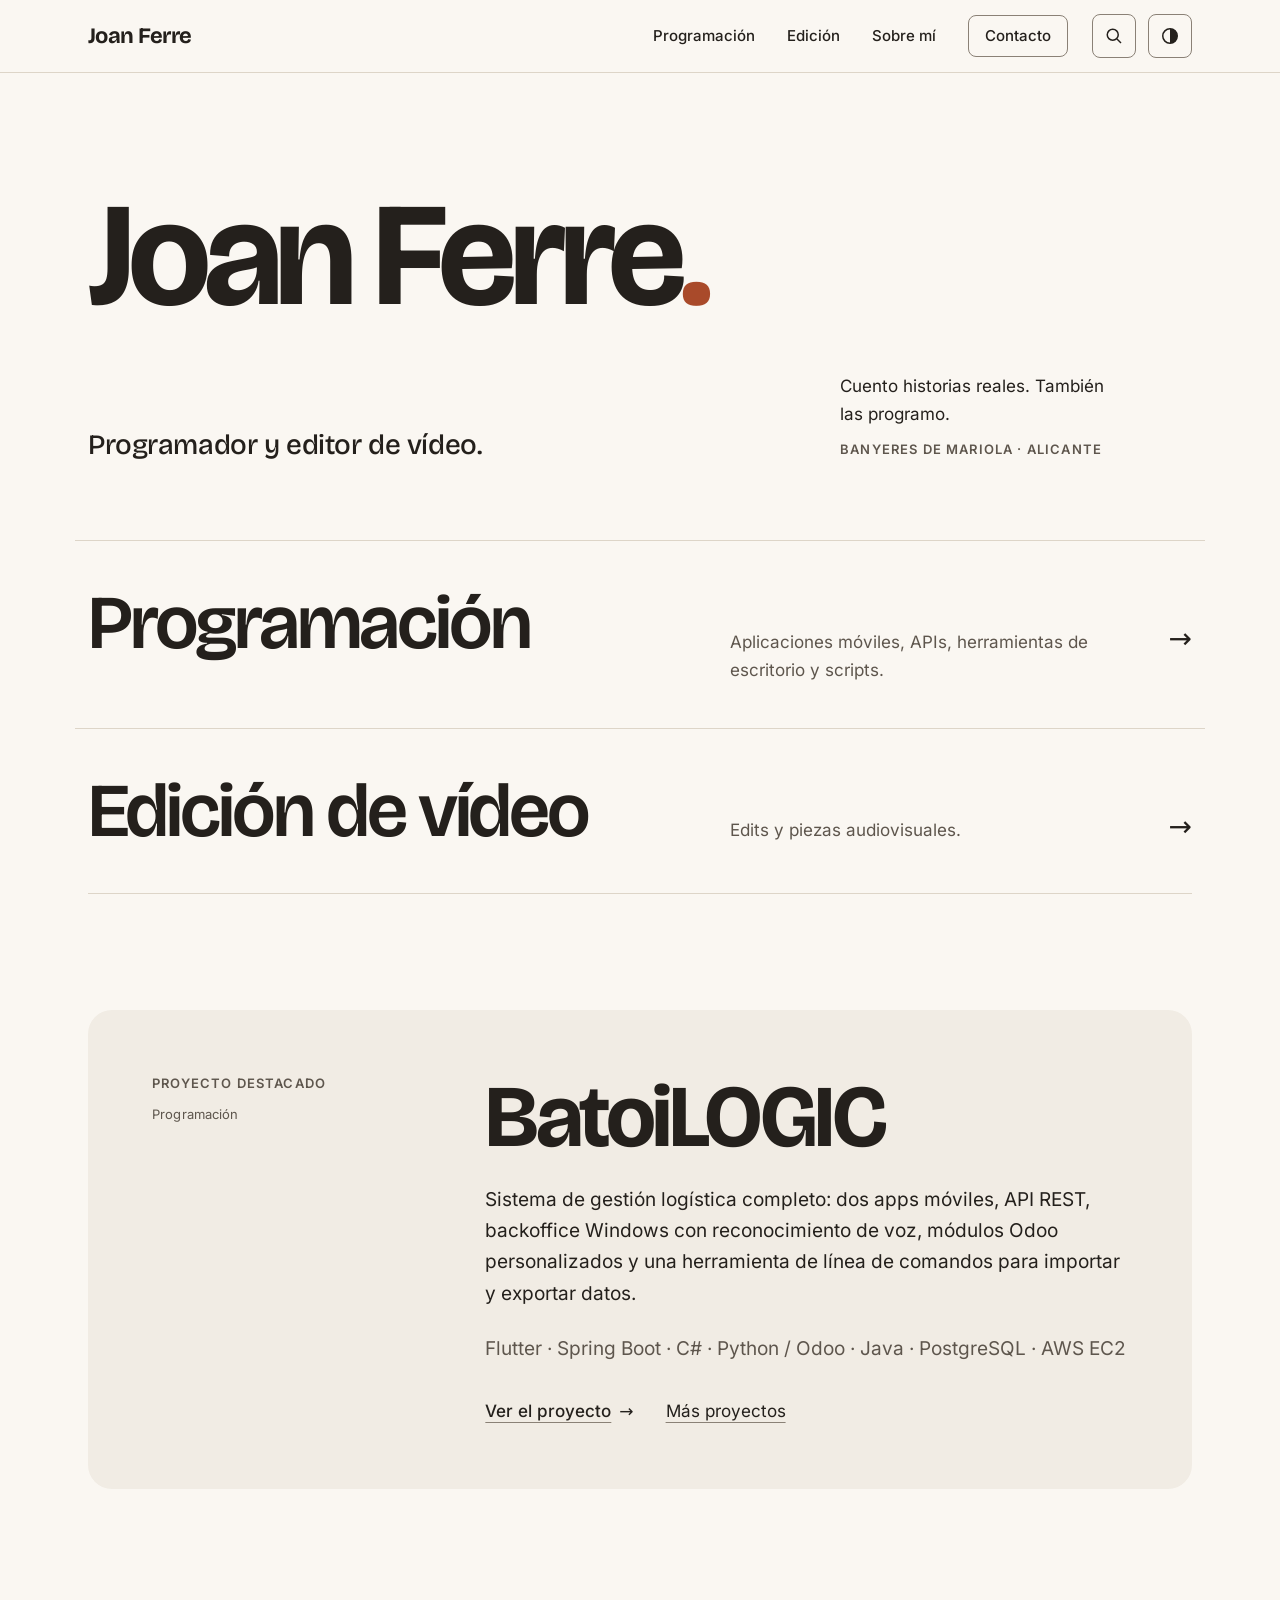
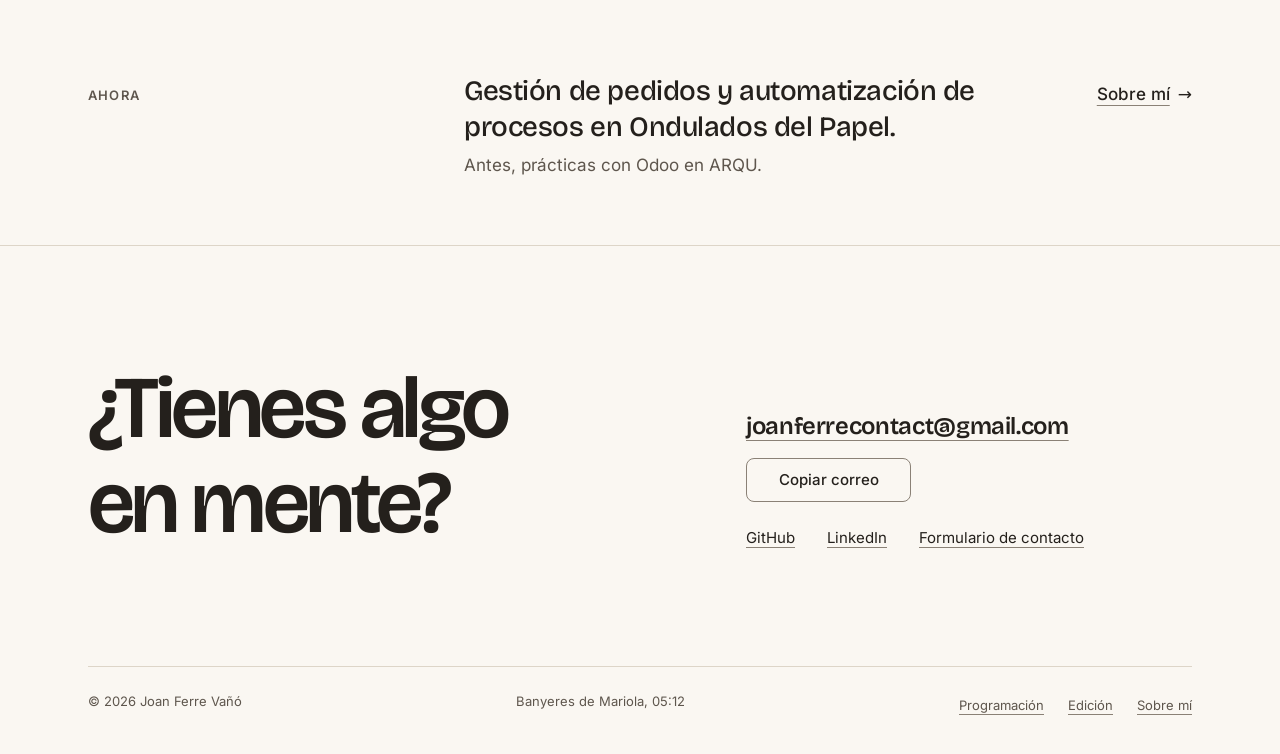
==== commit b4ac6b36: "feat: descripciones, CV descargable, 404, enlaces de 24px y limpieza" ====
--- a/index.html
+++ b/index.html
@@ -5,12 +5,13 @@
   <meta charset="UTF-8" />
   <meta name="viewport" content="width=device-width, initial-scale=1" />
   <title>Joan Ferre — Programador y editor de vídeo</title>
-  <meta name="description" content="Joan Ferre Vañó. Programador y editor de vídeo. Banyeres de Mariola, Alicante (España)." />
+  <meta name="description" content="Portfolio de Joan Ferre Vañó, programador y editor de vídeo de Banyeres de Mariola (Alicante). Proyectos, trayectoria y contacto." />
   <link rel="canonical" href="https://joanferrevano.github.io/joanferre/" />
   <meta property="og:type" content="website" />
   <meta property="og:locale" content="es_ES" />
   <meta property="og:site_name" content="Joan Ferre" />
   <meta property="og:title" content="Joan Ferre — Programador y editor de vídeo" />
+  <meta property="og:description" content="Portfolio de Joan Ferre Vañó, programador y editor de vídeo de Banyeres de Mariola (Alicante). Proyectos, trayectoria y contacto." />
   <meta property="og:url" content="https://joanferrevano.github.io/joanferre/" />
   <meta property="og:image" content="https://joanferrevano.github.io/joanferre/images/og.png" />
   <meta property="og:image:width" content="1200" />
@@ -27,7 +28,7 @@
     "jobTitle": ["Programador", "Editor de vídeo"],
     "sameAs": [
       "https://github.com/joanferrevano",
-      "https://www.linkedin.com/in/joan-ferre-va%C3%B1%C3%B3/"
+      "https://www.linkedin.com/in/joan-ferre-vano"
     ]
   }
   </script>
@@ -156,7 +157,7 @@
           <a class="site-footer__mail" href="mailto:joanferrecontact@gmail.com">joanferrecontact@gmail.com</a>
           <ul class="site-footer__links">
             <li><a class="link" href="https://github.com/joanferrevano" target="_blank" rel="noopener">GitHub</a></li>
-            <li><a class="link" href="https://www.linkedin.com/in/joan-ferre-va%C3%B1%C3%B3/" target="_blank" rel="noopener">LinkedIn</a></li>
+            <li><a class="link" href="https://www.linkedin.com/in/joan-ferre-vano" target="_blank" rel="noopener">LinkedIn</a></li>
             <li><a class="link" href="contact.html">Formulario de contacto</a></li>
           </ul>
         </div>
--- a/css/marfil.css
+++ b/css/marfil.css
@@ -180,6 +180,10 @@
   transition: text-decoration-color var(--dur), color var(--dur);
 }
 
+/* zona pulsable de al menos 24 px en enlaces sueltos (pie, listas, ruta de la ficha) */
+.site-footer__links a, .site-footer__bottom nav a, .link-list a, .contact-mail, .page-head .meta a { padding-block: var(--s-1); }
+.page-head .meta a { padding-block: 0.3rem; }
+
 .link-arrow {
   display: inline-flex; align-items: center; gap: var(--s-2);
   font-weight: 500; text-decoration: none;
@@ -250,6 +254,7 @@
 .page-head .eyebrow { display: block; margin-bottom: var(--s-5); }
 .page-head h1 { max-width: 14ch; }
 .page-head .lead { margin-top: var(--s-6); }
+.page-head__actions { margin-top: var(--s-6); }
 
 .section-head { display: flex; align-items: baseline; justify-content: space-between; gap: var(--s-5); margin-bottom: var(--s-7); }
 
